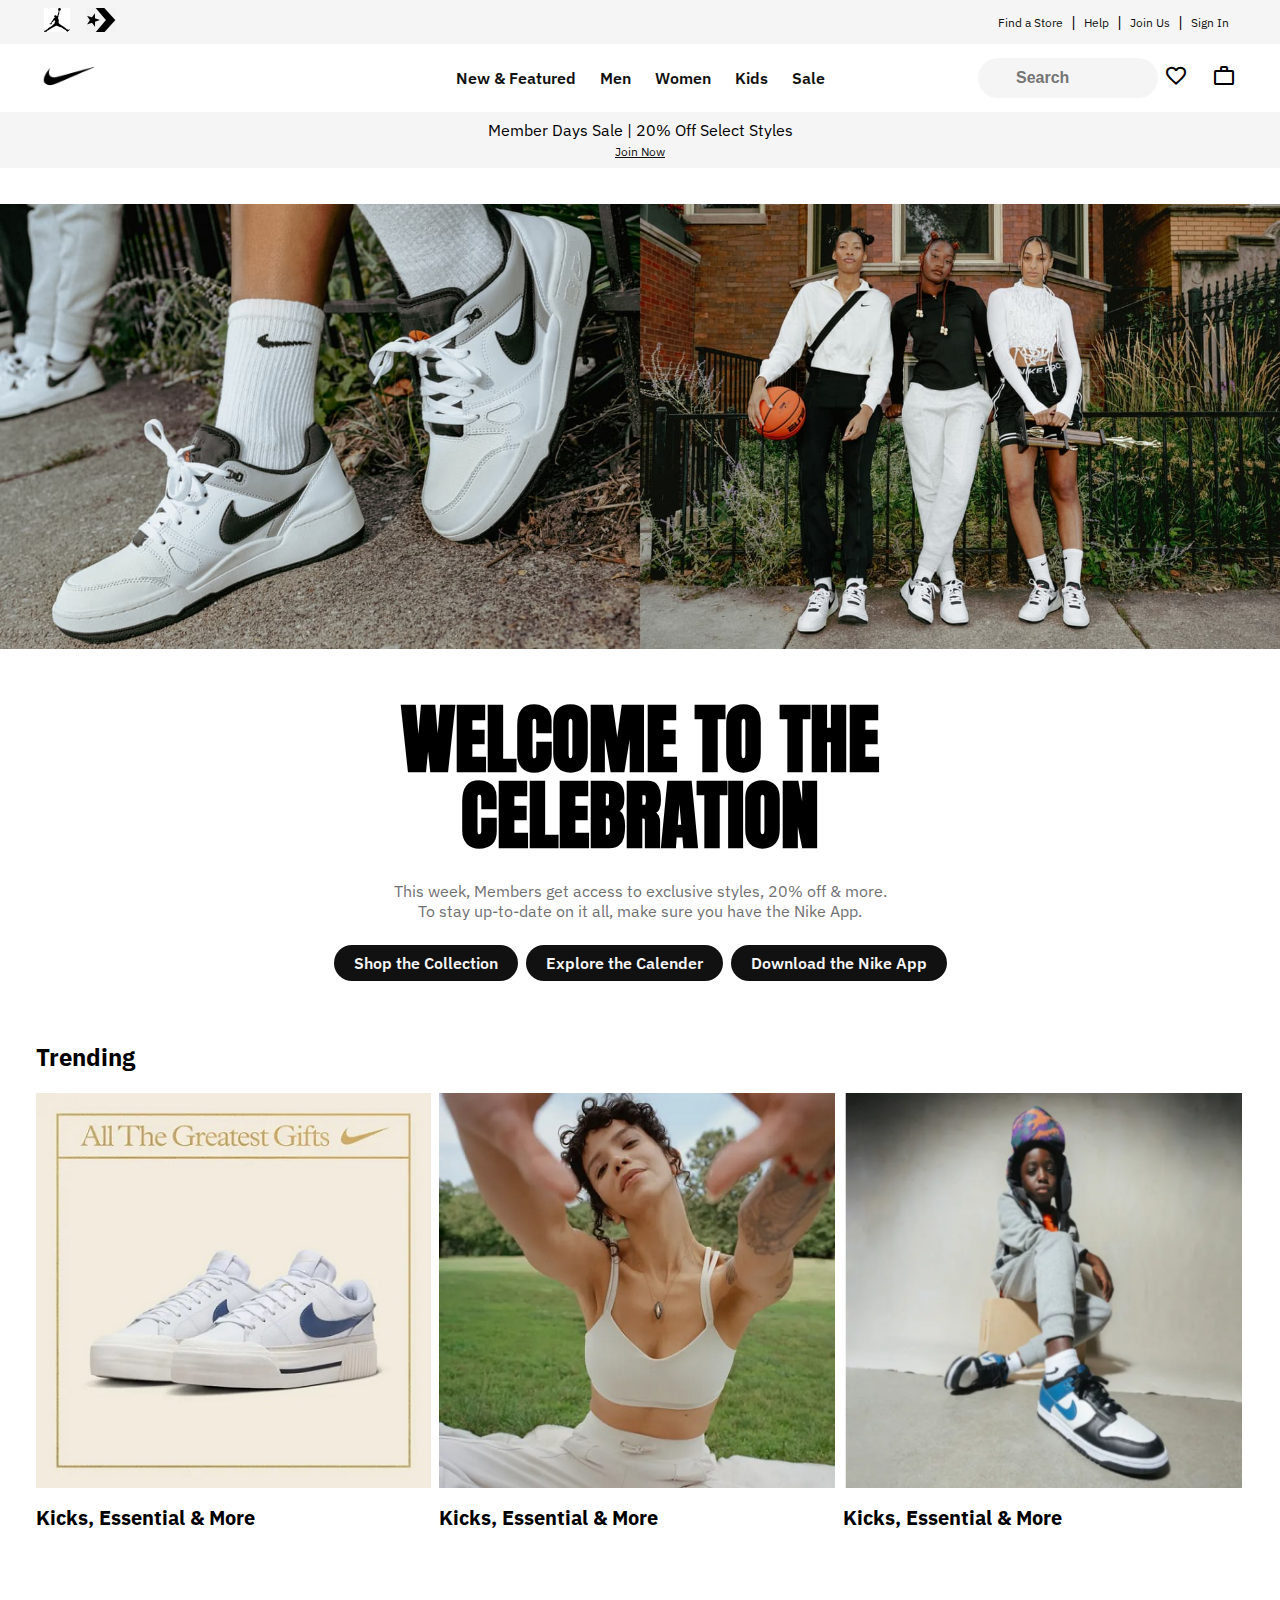
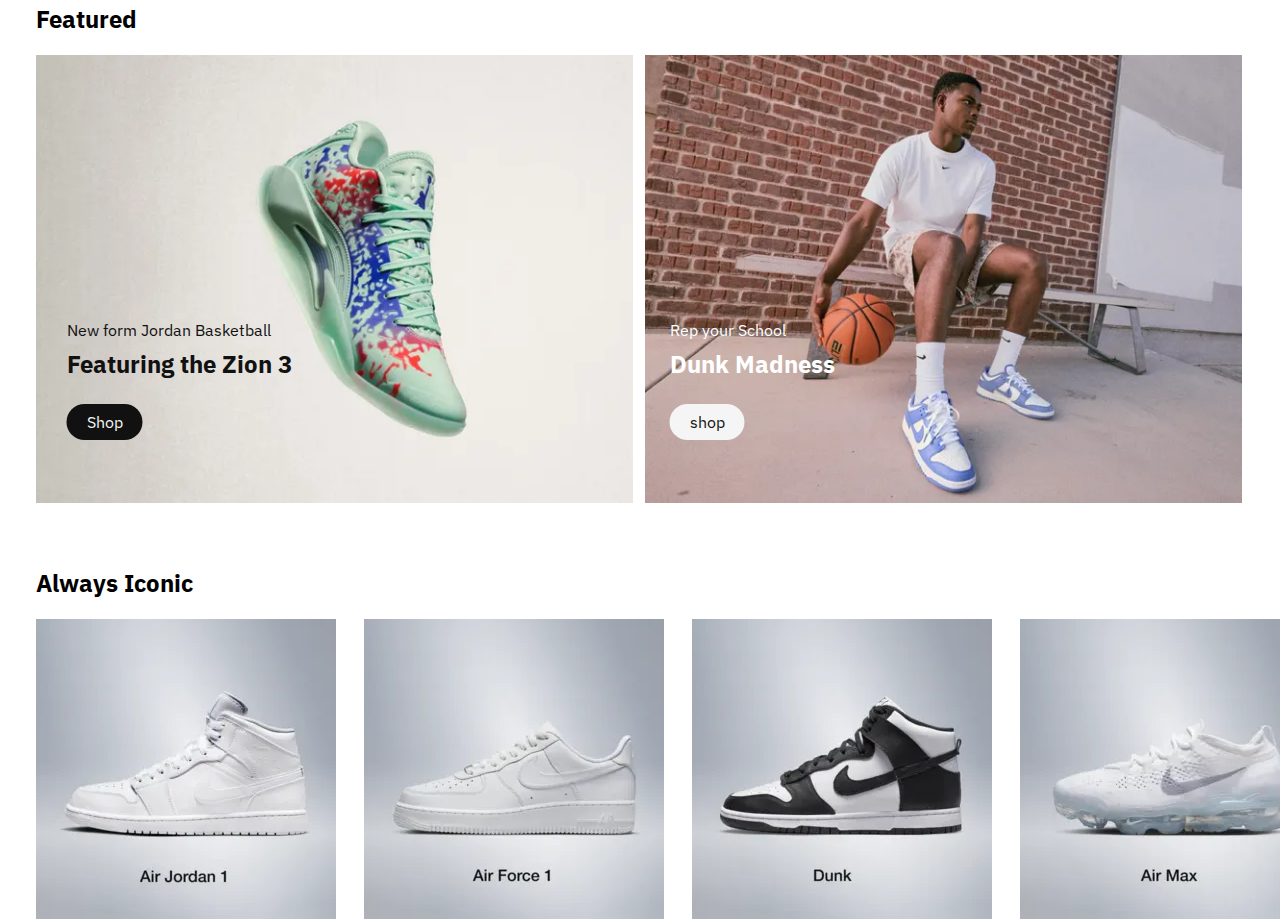
==== index.html @ 597c3196 "nike-clone" ====
<!DOCTYPE html>
<html lang="en">
  <head>
    <meta charset="UTF-8">
    <meta name="viewport" content="width=device-width, initial-scale=1.0">
    <title>NIKE</title>
    <link href="https://fonts.googleapis.com/css2?family=IBM+Plex+Sans:wght@300;400;500;600;700&display=swap"
      rel="stylesheet">
    <link rel="preconnect" href="https://fonts.googleapis.com">
    <link rel="preconnect" href="https://fonts.gstatic.com" crossorigin>
    <link href="https://fonts.googleapis.com/css2?family=Anton&display=swap" rel="stylesheet">
    <link rel="preconnect" href="https://fonts.googleapis.com">
    <link rel="preconnect" href="https://fonts.gstatic.com" crossorigin>
    <link rel="stylesheet" href="https://fonts.googleapis.com/css2?family=Material+Symbols+Outlined:opsz,wght,FILL,GRAD@24,400,0,0" />
    <link rel="stylesheet" href="css/front-page.css">
  </head>
  <body>

    <header class="header wrapper width-full bg-1 flex space-between align-center" id="header">
      <div class="header_logo">
        <ul class=" flex align-center">
          <li class="inline-block">
            <a href="#">
             <img id="mj-logo" class="both-logo" src="images/mj.png" alt="mj logo">
            </a>
          </li>

          <li class="inline-block">
            <a href="#">
              <img id="star-logo" class="both-logo" src="images/star.jpg" alt="star">
            </a>
          </li>

        </ul>
      </div>

      <div>
        <ul class="header_links flex align-center">
          <li class="inline-block">
            <div class="flex align-center space-between gap">
              <a class="text-primary font-xs" href="#">
                Find a Store
              </a>
              <span>|</span>
            </div>
          </li>

          <li class="inline-block">
            <div class="drop flex align-center space-between gap">
              <a class="  text-primary font-xs" href="#">
                Help
              </a>
              <span>|</span>
              <div class="dropmenu">
                <div class="dropmenu-content">

                  <ul>
                    <li class="dropmenu-content-title"><a href="#">Help</a></li>
                    <li class="dropmenu-content-link"><a href="#">Shipping & Delivery</a></li>
                    <li class="dropmenu-content-link"><a href="#">Order Status</a></li>
                    <li class="dropmenu-content-link"><a href="#">Returns</a></li>
                    <li class="dropmenu-content-link"><a href="#">Order Cancellation</a></li>
                    <li class="dropmenu-content-link"><a href="#">Size Chart</a></li>
                    <li class="dropmenu-content-link"><a href="#">Contact Us</a></li>
                    <li class="dropmenu-content-link"><a href="#">Privacy Policy</a></li>
                    <li class="dropmenu-content-link"><a href="#">Terms of Sale</a></li>
                    <li class="dropmenu-content-link"><a  href="#">Send of Feedback</a></li>
                  </ul>             
                </div>
              </div>
            </div>
          </li>

          <li class="inline-block">
            <div class="flex align-center space-between gap">
              <a class="text-primary font-xs " href="#">
                Join Us
              </a>
              <span>|</span>
            </div>
          </li>
          
          <li class="inline-block">
            <div class="flex align-center space-between gap">
              <a class="text-primary font-xs " href="#">
                Sign In
              </a>
              <span class="invisible">|</span>
            </div>
          </li>
        </ul>
      </div>
    </header>

   <!-- navigation  -->
  
    <nav class=" nav wrapper width-full space-between relative">
      <div class="flex space-between">
        <!-- logo  -->
        
        <ul class="flex align-center">
          <li>
            <img id="star-logo" src="images/nike-logo.png" width="64" alt="star">
          </li>
        </ul>
         
        <!-- nav links -->

        <ul class="nav-links flex  align-center absolute ">
          <li class="inline-block">
            <a class="text-primary font-body " href="#">
              New & Featured
            </a>

            <div class="nav-links-dropbar">
              <div class="nav-links-dropbar-cont">
                <div class="menu-column">
                  <ul>
                    <li class="menu-column-title"><a href="#">New & Featured</a></li>
                    <li class="menu-column-link"><a href="#">New Arrivals</a></li>
                    <li class="menu-column-link"><a href="#">Best Sellers</a></li>
                    <li class="menu-column-link"><a href="#">Member Product</a></li>
                    <li class="menu-column-link"><a href="#">Basketball x Lifestyle</a></li>
                  </ul>

                  <ul>
                    <li class="menu-column-title"><a href="#">New & Featured</a></li>
                    <li class="menu-column-link"><a href="#">New Arrivals</a></li>
                    <li class="menu-column-link"><a href="#">Best Sellers</a></li>
                    <li class="menu-column-link"><a href="#">Member Product</a></li>
                    <li class="menu-column-link"><a href="#">Basketball x Lifestyle</a></li>
                  </ul>
                </div>

                <div class="menu-column">
                  <ul>
                    <li class="menu-column-title"><a href="#">New & Featured</a></li>
                    <li class="menu-column-link"><a href="#">New Arrivals</a></li>
                  </ul>
                </div>

                <div class="menu-column">
                  <ul>
                    <li class="menu-column-title"><a href="#">New & Featured</a></li>
                    <li class="menu-column-link"><a href="#">New Arrivals</a></li>
                    <li class="menu-column-link"><a href="#">Best Sellers</a></li>
                    <li class="menu-column-link"><a href="#">Member Product</a></li>
                    <li class="menu-column-link"><a href="#">Basketball x Lifestyle</a></li>
                  </ul>

                  <ul>
                    <li class="menu-column-title"><a href="#">New & Featured</a></li>
                    <li class="menu-column-link"><a href="#">New Arrivals</a></li>
                    <li class="menu-column-link"><a href="#">Best Sellers</a></li>
                    <li class="menu-column-link"><a href="#">Member Product</a></li>
                    <li class="menu-column-link"><a href="#">Basketball x Lifestyle</a></li>
                  </ul>
                </div>

                <div class="menu-column">
                  <ul>
                    <li class="menu-column-title"><a href="#">New & Featured</a></li>
                    <li class="menu-column-link"><a href="#">New Arrivals</a></li>
                  </ul>
                </div>

              </div>
            </div>         
          </li>

          <li class="inline-block">
              <a class="text-primary font-body" href="#">
                Men
              </a>

              <div class="nav-links-dropbar">
                <div class="nav-links-dropbar-cont">
                  <div class="menu-column">
                    <ul>
                      <li class="menu-column-title"><a href="#">New & Featured</a></li>
                      <li class="menu-column-link"><a href="#">New Arrivals</a></li>
                      <li class="menu-column-link"><a href="#">Best Sellers</a></li>
                      <li class="menu-column-link"><a href="#">Member Product</a></li>
                      <li class="menu-column-link"><a href="#">Basketball x Lifestyle</a></li>
                    </ul>
              
                    <ul>
                      <li class="menu-column-title"><a href="#">New & Featured</a></li>
                      <li class="menu-column-link"><a href="#">New Arrivals</a></li>
                      <li class="menu-column-link"><a href="#">Best Sellers</a></li>
                      <li class="menu-column-link"><a href="#">Member Product</a></li>
                      <li class="menu-column-link"><a href="#">Basketball x Lifestyle</a></li>
                    </ul>
                  </div>
              
                  <div class="menu-column">
                    <ul>
                      <li class="menu-column-title"><a href="#">New & Featured</a></li>
                      <li class="menu-column-link"><a href="#">New Arrivals</a></li>
                    </ul>
                  </div>
              
                  <div class="menu-column">
                    <ul>
                      <li class="menu-column-title"><a href="#">New & Featured</a></li>
                      <li class="menu-column-link"><a href="#">New Arrivals</a></li>
                      <li class="menu-column-link"><a href="#">Best Sellers</a></li>
                      <li class="menu-column-link"><a href="#">Member Product</a></li>
                      <li class="menu-column-link"><a href="#">Basketball x Lifestyle</a></li>
                    </ul>
              
                    <ul>
                      <li class="menu-column-title"><a href="#">New & Featured</a></li>
                      <li class="menu-column-link"><a href="#">New Arrivals</a></li>
                      <li class="menu-column-link"><a href="#">Best Sellers</a></li>
                      <li class="menu-column-link"><a href="#">Member Product</a></li>
                      <li class="menu-column-link"><a href="#">Basketball x Lifestyle</a></li>
                    </ul>
                  </div>
              
                  <div class="menu-column">
                    <ul>
                      <li class="menu-column-title"><a href="#">New & Featured</a></li>
                      <li class="menu-column-link"><a href="#">New Arrivals</a></li>
                    </ul>
                  </div>
              
                </div>
              </div>
          </li>

          <li class="inline-block">
              <a class="text-primary font-body" href="#">
                Women
              </a>

              <div class="nav-links-dropbar">
                <div class="nav-links-dropbar-cont">
                  <div class="menu-column">
                    <ul>
                      <li class="menu-column-title"><a href="#">New & Featured</a></li>
                      <li class="menu-column-link"><a href="#">New Arrivals</a></li>
                      <li class="menu-column-link"><a href="#">Best Sellers</a></li>
                      <li class="menu-column-link"><a href="#">Member Product</a></li>
                      <li class="menu-column-link"><a href="#">Basketball x Lifestyle</a></li>
                    </ul>
              
                    <ul>
                      <li class="menu-column-title"><a href="#">New & Featured</a></li>
                      <li class="menu-column-link"><a href="#">New Arrivals</a></li>
                      <li class="menu-column-link"><a href="#">Best Sellers</a></li>
                      <li class="menu-column-link"><a href="#">Member Product</a></li>
                      <li class="menu-column-link"><a href="#">Basketball x Lifestyle</a></li>
                    </ul>
                  </div>
              
                  <div class="menu-column">
                    <ul>
                      <li class="menu-column-title"><a href="#">New & Featured</a></li>
                      <li class="menu-column-link"><a href="#">New Arrivals</a></li>
                    </ul>
                  </div>
              
                  <div class="menu-column">
                    <ul>
                      <li class="menu-column-title"><a href="#">New & Featured</a></li>
                      <li class="menu-column-link"><a href="#">New Arrivals</a></li>
                      <li class="menu-column-link"><a href="#">Best Sellers</a></li>
                      <li class="menu-column-link"><a href="#">Member Product</a></li>
                      <li class="menu-column-link"><a href="#">Basketball x Lifestyle</a></li>
                    </ul>
              
                    <ul>
                      <li class="menu-column-title"><a href="#">New & Featured</a></li>
                      <li class="menu-column-link"><a href="#">New Arrivals</a></li>
                      <li class="menu-column-link"><a href="#">Best Sellers</a></li>
                      <li class="menu-column-link"><a href="#">Member Product</a></li>
                      <li class="menu-column-link"><a href="#">Basketball x Lifestyle</a></li>
                    </ul>
                  </div>
              
                  <div class="menu-column">
                    <ul>
                      <li class="menu-column-title"><a href="#">New & Featured</a></li>
                      <li class="menu-column-link"><a href="#">New Arrivals</a></li>
                    </ul>
                  </div>
              
                </div>
              </div>
          </li>

          <li class="inline-block">
            <a class="text-primary font-body" href="#">
              Kids
            </a>

            <div class="nav-links-dropbar">
              <div class="nav-links-dropbar-cont">
                <div class="menu-column">
                  <ul>
                    <li class="menu-column-title"><a href="#">New & Featured</a></li>
                    <li class="menu-column-link"><a href="#">New Arrivals</a></li>
                    <li class="menu-column-link"><a href="#">Best Sellers</a></li>
                    <li class="menu-column-link"><a href="#">Member Product</a></li>
                    <li class="menu-column-link"><a href="#">Basketball x Lifestyle</a></li>
                  </ul>
            
                  <ul>
                    <li class="menu-column-title"><a href="#">New & Featured</a></li>
                    <li class="menu-column-link"><a href="#">New Arrivals</a></li>
                    <li class="menu-column-link"><a href="#">Best Sellers</a></li>
                    <li class="menu-column-link"><a href="#">Member Product</a></li>
                    <li class="menu-column-link"><a href="#">Basketball x Lifestyle</a></li>
                  </ul>
                </div>
            
                <div class="menu-column">
                  <ul>
                    <li class="menu-column-title"><a href="#">New & Featured</a></li>
                    <li class="menu-column-link"><a href="#">New Arrivals</a></li>
                  </ul>
                </div>
            
                <div class="menu-column">
                  <ul>
                    <li class="menu-column-title"><a href="#">New & Featured</a></li>
                    <li class="menu-column-link"><a href="#">New Arrivals</a></li>
                    <li class="menu-column-link"><a href="#">Best Sellers</a></li>
                    <li class="menu-column-link"><a href="#">Member Product</a></li>
                    <li class="menu-column-link"><a href="#">Basketball x Lifestyle</a></li>
                  </ul>
            
                  <ul>
                    <li class="menu-column-title"><a href="#">New & Featured</a></li>
                    <li class="menu-column-link"><a href="#">New Arrivals</a></li>
                    <li class="menu-column-link"><a href="#">Best Sellers</a></li>
                    <li class="menu-column-link"><a href="#">Member Product</a></li>
                    <li class="menu-column-link"><a href="#">Basketball x Lifestyle</a></li>
                  </ul>
                </div>
            
                <div class="menu-column">
                  <ul>
                    <li class="menu-column-title"><a href="#">New & Featured</a></li>
                    <li class="menu-column-link"><a href="#">New Arrivals</a></li>
                  </ul>
                </div>
            
              </div>
            </div>
          </li>  

          <li class="inline-block">
              <a class="text-primary font-body" href="#">
                Sale
              </a>

              <div class="nav-links-dropbar">
                <div class="nav-links-dropbar-cont">
                  <div class="menu-column">
                    <ul>
                      <li class="menu-column-title"><a href="#">New & Featured</a></li>
                      <li class="menu-column-link"><a href="#">New Arrivals</a></li>
                      <li class="menu-column-link"><a href="#">Best Sellers</a></li>
                      <li class="menu-column-link"><a href="#">Member Product</a></li>
                      <li class="menu-column-link"><a href="#">Basketball x Lifestyle</a></li>
                    </ul>
              
                    <ul>
                      <li class="menu-column-title"><a href="#">New & Featured</a></li>
                      <li class="menu-column-link"><a href="#">New Arrivals</a></li>
                      <li class="menu-column-link"><a href="#">Best Sellers</a></li>
                      <li class="menu-column-link"><a href="#">Member Product</a></li>
                      <li class="menu-column-link"><a href="#">Basketball x Lifestyle</a></li>
                    </ul>
                  </div>
              
                  <div class="menu-column">
                    <ul>
                      <li class="menu-column-title"><a href="#">New & Featured</a></li>
                      <li class="menu-column-link"><a href="#">New Arrivals</a></li>
                    </ul>
                  </div>
              
                  <div class="menu-column">
                    <ul>
                      <li class="menu-column-title"><a href="#">New & Featured</a></li>
                      <li class="menu-column-link"><a href="#">New Arrivals</a></li>
                      <li class="menu-column-link"><a href="#">Best Sellers</a></li>
                      <li class="menu-column-link"><a href="#">Member Product</a></li>
                      <li class="menu-column-link"><a href="#">Basketball x Lifestyle</a></li>
                    </ul>
              
                    <ul>
                      <li class="menu-column-title"><a href="#">New & Featured</a></li>
                      <li class="menu-column-link"><a href="#">New Arrivals</a></li>
                      <li class="menu-column-link"><a href="#">Best Sellers</a></li>
                      <li class="menu-column-link"><a href="#">Member Product</a></li>
                      <li class="menu-column-link"><a href="#">Basketball x Lifestyle</a></li>
                    </ul>
                  </div>
              
                  <div class="menu-column">
                    <ul>
                      <li class="menu-column-title"><a href="#">New & Featured</a></li>
                      <li class="menu-column-link"><a href="#">New Arrivals</a></li>
                    </ul>
                  </div>
              
                </div>
              </div>
          </li>
        </ul>

        
        <ul class="icon flex align-center">
          <div class="search-bar flex">
            <input class="bg-1 font-body " type="text" placeholder="Search">
          </div>
          
          <li class="inline-block" style="margin-right: 12px;">
            <span class="material-symbols-outlined">
              favorite
            </span>
          </li>
        
          <li class="inline-block">
            <span class="material-symbols-outlined">
              work
            </span>
          </li>
        
        </ul>
      </div>
    </nav>

    <!-- ads slider  -->

    <div class="w-full ads-slider bg-1 ">
      <ul class="list-master">
        <li class="text-center">
          <span>Member Days Sale | 20% Off Select Styles</span>
          <div>
            <p><a href="#" class="text-underline text-primary font-xs">Join Now</a></p>
          </div>
        </li>
      </ul>
    </div>
     
    <!-- Hero section  -->
    <section class=" hero w-full">
      <figure class="relative">
        <div class="w-full img-wrapper">
          <img class="w-full" src="images/hero-image2.jpg" alt="">
        </div>
        <figcaption>
          <div class="text-center hero-text width-half">
            <h1 class="font-display-1">WELCOME TO THE CELEBRATION</h1>

            <p class="font-body text-secondary">
              This week, Members get access to exclusive styles, 20% off & more.
              <br>
              To stay up-to-date on it all, make sure you have the Nike App.
            </p>
          </div>

          <!-- button container  -->
          <div class="hero-button relative flex gap font-body ">
            <a class="btn btn-black inline-block" href="#">Shop the Collection</a>
            <a class="btn btn-black inline-block" href="#">Explore the Calender</a>
            <a class="btn btn-black inline-block" href="#">Download the Nike App</a>

          </div>
        </figcaption>
        <a href="#" class=" fig-li-cover absolute height-full width-full"></a>
        
      </figure>
    </section>

    <!-- Trending  -->
    <section class="trending w-full">
      <div class="sect-header wrapper w-full"><h3 class="font-h3">Trending</h3></div>
      <div class="trending-container w-full wrapper"> 
        <ul class="gap flex">
          <li>
            <figure class="relative">
              <div class="img-wrapper w-full">
                <img src="images/trending-image2.png" alt="">
              </div>
              <figcaption>
                <div class="trending-text">
                  <h2 class="font-h4">Kicks, Essential & More</h2>
                </div>
              </figcaption>
              <a href="#" class=" fig-li-cover absolute width-full height-full"></a>
            </figure>
          </li>
          
          <li>
            <figure class="relative">
              <div class="img-wrapper w-full">
                <img src="images/trending-image3.png" alt="">
              </div>
            <figcaption>
              <div class="trending-text">
                <h2 class="font-h4">Kicks, Essential & More</h2>
              </div>
            </figcaption>
            <a href="#" class=" fig-li-cover absolute width-full height-full"></a>
            </figure> 
        </li>

        <li>
          <figure class="relative">
            <div class="img-wrapper w-full">
              <img src="images/trending-image1.png" alt="">
            </div>
            <figcaption>
              <div class="trending-text">
                <h2 class="font-h4">Kicks, Essential & More</h2>
              </div>
            </figcaption>
            <a href="#" class=" fig-li-cover absolute width-full height-full"></a>
          </figure> 
        </li>
        </ul>
      </div>
    </section>


    <!-- Featured  -->

    <section class="Featured w-full">
      <div class="sect-header wrapper w-full">
        <h3 class="font-h3">Featured</h3>
      </div>
      <div class="Featured-container w-full wrapper">
        <ul class="f-gap flex">
          <li>
            <figure class="relative">
              <div class="img-wrapper w-full">
                <img src="images/featured-image2.png" alt="">
              </div>
              <figcaption class="absolute over-l figc1" style="z-index: 3;">
                <div>
                  <p class="text-primary f-p">New form Jordan Basketball</p>
                  <h3 class="text-primary font-h3 f-h3">Featuring the Zion 3</h3>

                  <div class="flex relative" >
                    <a class="btn btn-black inline-block" href="#">Shop</a>
                  </div>
                </div>
              </figcaption>
              <a href="#" class=" fig-li-cover absolute width-full height-full"></a>
            </figure>

          </li>
    
          <li>
            <figure class="relative">
              <div class="img-wrapper w-full">
                <img src="images/featured-image1.png" alt="">
              </div>
              <figcaption class="absolute over-l figc2" style="z-index: 3;">
                <div>
                  <p class="text-white f-p">Rep your School</p>
                  <h3 class="text-white font-h3 f-h3">Dunk Madness</h3>
          
                  <div class="flex">
                    <a class="btn btn-white inline-block" href="#">shop</a>
                  </div>
                </div>
              </figcaption>
              <a href="#" class=" fig-li-cover absolute width-full height-full"></a>
            </figure>
          </li>
        </ul>
      </div>
    </section>


    <!-- Always Iconic -->


    <section class="Always w-full">
      <div class="sect-header wrapper w-full">
        <h3 class="font-h3">Always Iconic</h3>
      </div>
      <div class="always-container w-full wrapper">
        <ul class="f-gap flex">
          <li>
            <figure class="relative">
              <div class="slider-image-wrapper w-full">
                <img src="images/slider-image1.png" alt="">
              </div>
              <a href="#" class=" fig-li-cover absolute width-full height-full"></a>
            </figure>  
            
          </li>

          <li>
            <figure class="relative">
              <div class="slider-image-wrapper  w-full">
                <img src="images/slider-image2.png" alt="">
              </div>
              <a href="#" class=" fig-li-cover absolute width-full height-full"></a>
            </figure>  
          </li>
          
          <li>
            <figure class="relative">
              <div class="slider-image-wrapper w-full">
                <img src="images/slider-image3.png" alt="">
              </div>
              <a href="#" class=" fig-li-cover absolute width-full height-full"></a>
            </figure>  
            </li>
            
            <li>
              <figure class="relative">
                <div class="slider-image-wrapper w-full">
                  <img src="images/slider-image4.png" alt="">
                </div>
                <a href="#" class=" fig-li-cover absolute width-full height-full"></a>
              </figure>  
            </li>

            <li>
              <figure class="relative">
                <div class="slider-image-wrapper w-full">
                  <img src="images/slider-image5.png" alt="">
                </div>
                <a href="#" class=" fig-li-cover absolute width-full height-full"></a>
              </figure>  
            </li>
          
          <li>
            <figure class="relative">
              <div class="slider-image-wrapper w-full">
                <img src="images/slider-image6.png" alt="">
              </div>
              <a href="#" class=" fig-li-cover absolute width-full height-full"></a>
            </figure>  
          </li>
          
          <li>
            <figure class="relative">
              <div class="slider-image-wrapper w-full">
                <img src="images/slider-image7.png" alt="">
              </div>
              <a href="#" class=" fig-li-cover absolute width-full height-full"></a>
            </figure>  
        </li>

        <li>
          <figure class="relative">
            <div class="slider-image-wrapper  w-full">
              <img src="images/slider-image8.png" alt="">
            </div>
            <a href="#" class=" fig-li-cover absolute width-full height-full"></a>
          </figure>  
        </li>
      </ul>

      </div>
    </section>
  </body>
</html>
---- css/front-page.css ----
*{
  margin: 0;
  padding: 0;
  box-sizing: border-box;
}

body{
  width: 100%;
  height: 100%;
  overflow-x: hidden;
  font-family: 'IBM Plex Sans', sans-serif;
}

a{ 
  text-decoration: none;
}

ul{
  text-decoration: none;
}

li{
  list-style: none;
}

:root{
  /* font */
  --ibm: 'IBM Plex Sans',sans-serif;
  --display:'Anton', sans-serif;
  /* color */
  --offWhite: #f5f5f5;
  --text-secondary: #707072;
  --text-primary: #111;
  --text-white: #ffffff;

  /* size  */
  --font-span: 8px;
  --font-xs: 12px;
  --font-sm: 14px;
  --font-body: 16px;
  --font-display-1:76px;
  --font-h3: 24px;
  --font-h4: 20px;
}

/* Utility classes  */
.display{ font-family: var(--display);}
.flex{ display: flex;}
.space-between{ justify-content: space-between;}
.inline-block{ display: inline-block;}
.align-center{align-items: center;}
.relative{ position: relative;}
.absolute{ position: absolute;}
.text-center{ text-align: center;}


.bg-1{background-color: var(--offWhite);}
.text-primary{ color: var(--text-primary);}
.text-secondary{ color: var(--text-secondary);}
.text-underline{ text-decoration: underline;}
.text-white{ color: var(--text-white);}

.font-span{ font-size: var(--font-span);}
.font-xs{ font-size: var(--font-xs);}
.font-sm{ font-size: var(--font-sm);}
.font-body{ font-size: var(--font-body);}
.font-display-1{ font-size: var(--font-display-1);}
.font-h3{ font-size: var(--font-h3);}
.font-h4{ font-size: var(--font-h4);}

.width-full{ width: 100%;}
.width-half{ width: 50%;}
.height-full{ height: 100%;}

.gap{ gap: 8px;}
.invisible{ visibility: hidden;}
.wrapper{
  padding: 0 38px 0 36px;
}

/* Button classes */
.btn{
  padding: 8px 20px;
  border-radius: 20px;
}

.btn-black{
  background-color: var(--text-primary);
  color: var(--offWhite);
}
.btn-black:hover {
  background-color: rgba(17, 17, 17, .5);
}

.btn-white:hover {
  background-color: rgb(158, 158, 160);
}

.btn-white {
  background-color: var(--offWhite);
  color: var(--text-primary);
}




/* header  */
header .header_logo li {
  padding: 8px;
}

.header .header_links li {
  padding-left: 8px;
}

.header .header_links li > a{
  font-weight: 600;
}

.dropmenu{
  position: absolute;
  overflow: hidden;
  z-index: 12;
  transition: all .2s linear;
  top: 44px;
  right: 12%;
  max-height: 0;
  border-radius: 8px;
}

.dropmenu-content{
  padding: 24px 24px 24px 16px;
  background-color: var(--text-white);
}

.dropmenu-content-title a{
  font-size: var(--font-body);
  color: var(--text-primary);
  margin-bottom: 12px;
  font-weight: 500;
}

.dropmenu-content-link a{
  color: var(--text-secondary);
  font-size: var(--font-sm);
  font-weight: 400;
}

.dropmenu-content-title, .dropmenu-content-link{
  padding: 4px 8px;
}

.header_links > li:hover .dropmenu{
  max-height: 100%;
}
/* ? header end */



/* navigation  */
nav{
  z-index: 5;
}
.nav .nav-links{
  top: 50%;
  left: 50%;
  transform: translate(-50%, -50%);
}

.nav .nav-links > li {
  padding: 12px;
  font-weight: 600;
}

.nav-links > li:hover{
  border-bottom: 2px solid var(--text-primary);
}

.nav-links-dropbar{
  position: absolute;
  background-color: var(--text-white);
  overflow: hidden;
  z-index: 10;
  width: 100vw;
  transform: translateX(-35%);
  height: auto;
  max-height: 0;
  top: 100%;
  left: 0;
  transition: all .2s linear;
}

.nav-links > li:hover .nav-links-dropbar{
  max-height: 100vh;
  padding: 36px;
  overflow: auto;
}

.nav-links-dropbar-cont{
  max-width: 1360px;
  margin: 0 auto;
  padding: 16px;
  display: flex;
  align-items: flex-start;
  justify-content: center;
}

.menu-column{
  width: 17%;
  margin-bottom: 24px;
}

.menu-column-title a{
  font-weight: 600;
  font-size: var(--font-body);
  color: var(--text-primary);
  margin-bottom: 12px;
}

.menu-column-link a{
  font-weight: 400;
  font-size: var(--font-sm);
  color: var(--text-secondary);
  margin-top: 8px;
  margin-bottom: 6px;
}

.menu-column-link a,.menu-column-title a{
  display: inline-block;
}

.menu-column > ul{
  padding-bottom: 24px;
}

.nav ul>div>span {
  top: 24px;
  left: 1060px;
}

.nav ul> div> input{
  padding: 12px 38px;
  height: 40px;
  width: 180px;
  border-radius: 80px;
  font-weight: 600;
  color: #dedede;
}


.nav .icon .search-bar input {
  border: none;
  outline: none;
}

.nav .icon li{
  padding: 6px;
}

.input{
 color: #85858a; 
}
/* navigation end */



/* ads slider  */
.ads-slider > ul{
  padding-top: 8px;
  padding-bottom: 8px;
}

/* ? ads slider end  */



/* Hero section  */
.hero{
  margin-top: 36px;
}

.img-wrapper>img{
 width: 100%;
 max-width: 100%;
 height: auto;
 object-fit: contain;
 object-position: center;
}

.fig-li-cover{
  top: 0;
  left: 0;
}


.hero figcaption{
  margin-top: 48px;
}

.hero-text{
  margin: 0 auto;

}

.hero-text h1{
  font-family: var(--display);
  line-height: 1;
}

.hero-text p{
  margin-top: 28px;
}

.hero-button{
  margin: 24px 0 auto;
  justify-content: center;
  font-weight: 600;
  z-index: 3;
}


/* ? Hero section end  */

/* Trending  */
section{
  margin-top: 48px;
}

.sect-header{
  margin-top: 8px;
  margin-bottom: 8px;
}

.sect-header, .trending-text {
  padding-top: 12px;
  padding-bottom: 12px;
}

/* ? Trending end */


/* Featured */
.over-l{
  text-align: left;
  top: 72%;
  transform: translate(-50%, -50%);
}

.figc1{
  left: 24%;
}

.figc2{
  left: 18%;
}

.f-p{
  margin-bottom: 8px;
}

.f-h3{
  margin-bottom: 24px;
}  
 
.f-gap{
  gap: 12px;
}
/* ?Featured end  */


/* Always Iconic */
.always-container{
  overflow-x: scroll;
  transition: all .1ms linear;
}

.slider-image-wrapper{
  margin-right: 16px;
  flex-shrink: 0;
}

.Always{
  z-index: 2;
}
/* ?Always Iconic end */
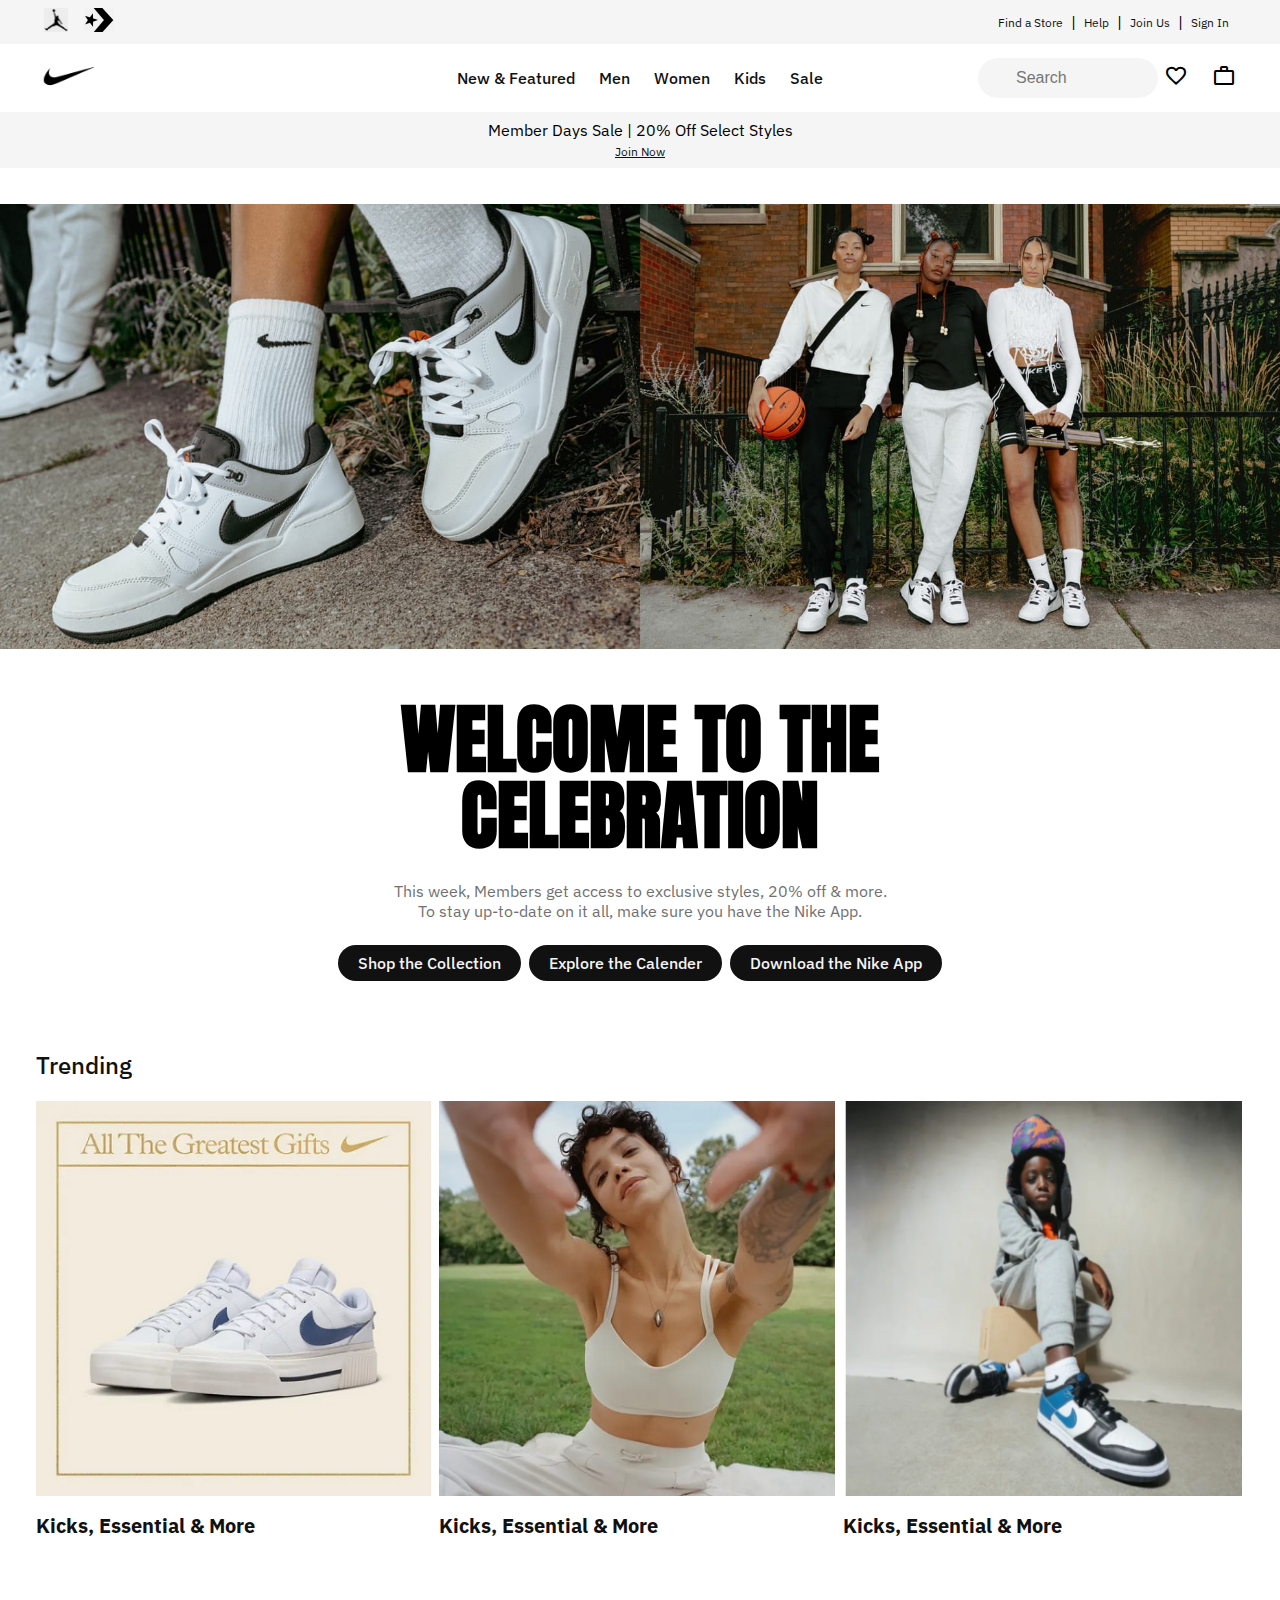
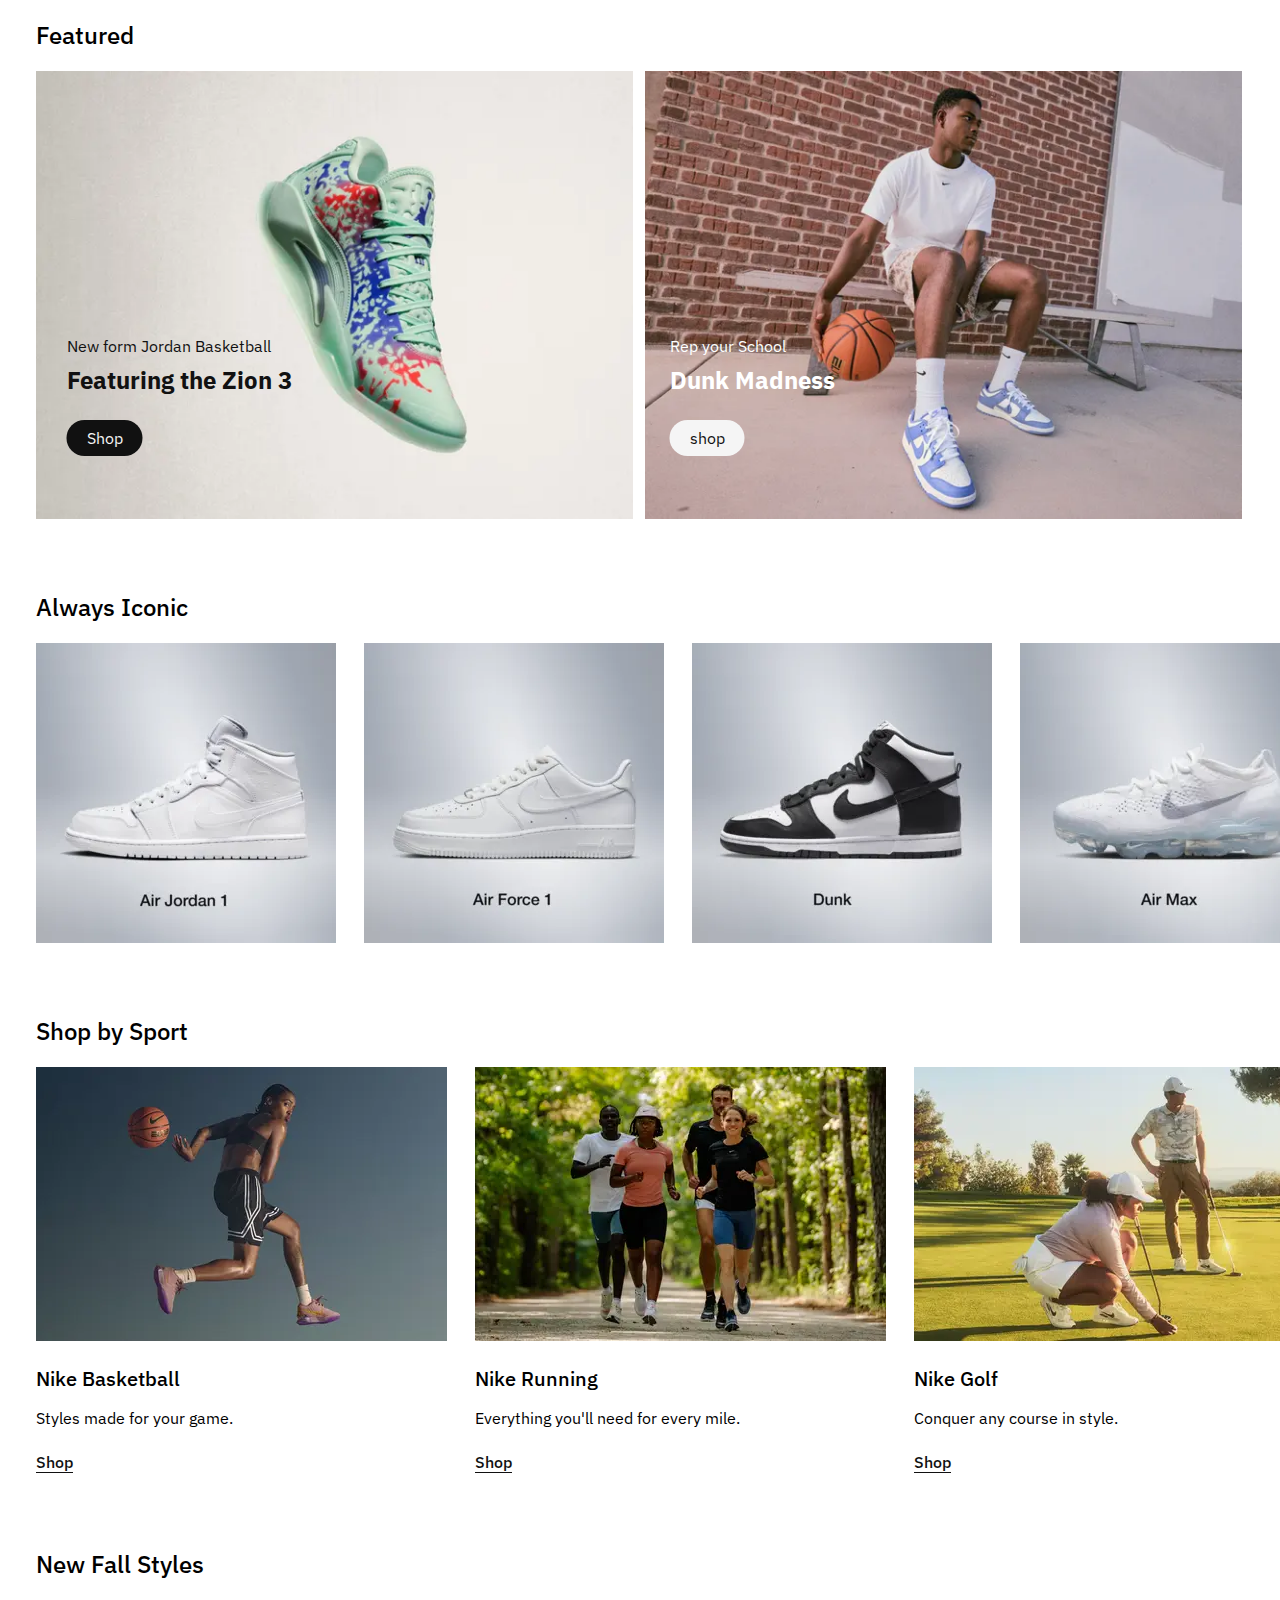
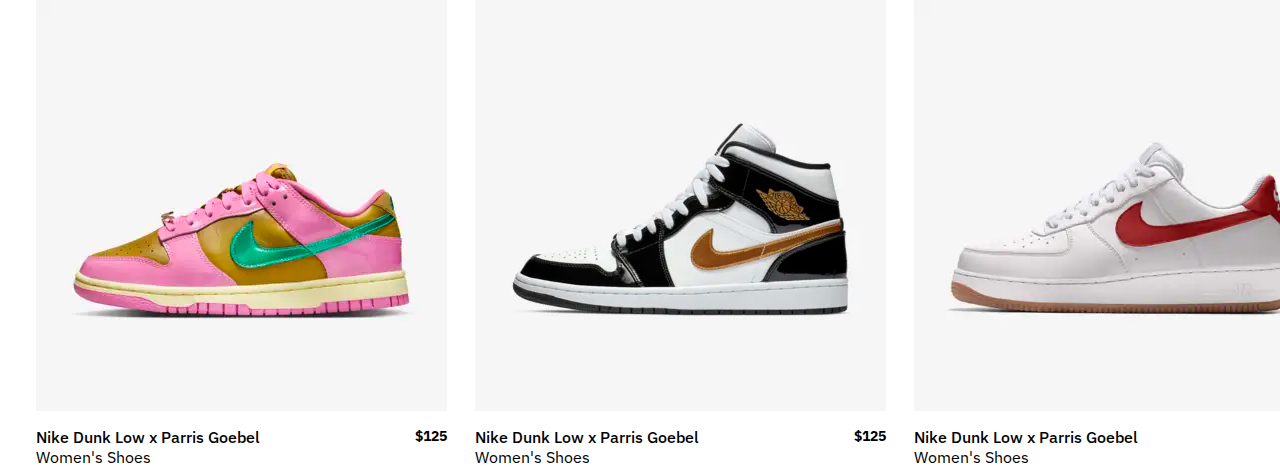
==== commit 2ad45441: "improved" ====
--- a/index.html
+++ b/index.html
@@ -21,7 +21,7 @@
         <ul class=" flex align-center">
           <li class="inline-block">
             <a href="#">
-             <img id="mj-logo" class="both-logo" src="images/mj.png" alt="mj logo">
+             <img id="mj-logo" class="both-logo" src="images/jordan-1.jpg" alt="mj logo">
             </a>
           </li>
 
@@ -437,7 +437,7 @@
 
     <!-- ads slider  -->
 
-    <div class="w-full ads-slider bg-1 ">
+    <div class="ads-slider bg-1 ">
       <ul class="list-master">
         <li class="text-center">
           <span>Member Days Sale | 20% Off Select Styles</span>
@@ -449,10 +449,10 @@
     </div>
      
     <!-- Hero section  -->
-    <section class=" hero w-full">
+    <section class=" hero">
       <figure class="relative">
-        <div class="w-full img-wrapper">
-          <img class="w-full" src="images/hero-image2.jpg" alt="">
+        <div class="img-wrapper">
+          <img src="images/hero-image2.jpg" alt="">
         </div>
         <figcaption>
           <div class="text-center hero-text width-half">
@@ -479,13 +479,13 @@
     </section>
 
     <!-- Trending  -->
-    <section class="trending w-full">
-      <div class="sect-header wrapper w-full"><h3 class="font-h3">Trending</h3></div>
-      <div class="trending-container w-full wrapper"> 
+    <section class="trending text-primary">
+      <div class="sect-header wrapper"><h3 class="font-h3">Trending</h3></div>
+      <div class="trending-container wrapper"> 
         <ul class="gap flex">
           <li>
             <figure class="relative">
-              <div class="img-wrapper w-full">
+              <div class="img-wrapper">
                 <img src="images/trending-image2.png" alt="">
               </div>
               <figcaption>
@@ -499,7 +499,7 @@
           
           <li>
             <figure class="relative">
-              <div class="img-wrapper w-full">
+              <div class="img-wrapper">
                 <img src="images/trending-image3.png" alt="">
               </div>
             <figcaption>
@@ -513,7 +513,7 @@
 
         <li>
           <figure class="relative">
-            <div class="img-wrapper w-full">
+            <div class="img-wrapper">
               <img src="images/trending-image1.png" alt="">
             </div>
             <figcaption>
@@ -531,15 +531,15 @@
 
     <!-- Featured  -->
 
-    <section class="Featured w-full">
-      <div class="sect-header wrapper w-full">
+    <section class="Featured ">
+      <div class="sect-header wrapper">
         <h3 class="font-h3">Featured</h3>
       </div>
-      <div class="Featured-container w-full wrapper">
+      <div class="Featured-container wrapper">
         <ul class="f-gap flex">
           <li>
             <figure class="relative">
-              <div class="img-wrapper w-full">
+              <div class="img-wrapper">
                 <img src="images/featured-image2.png" alt="">
               </div>
               <figcaption class="absolute over-l figc1" style="z-index: 3;">
@@ -559,7 +559,7 @@
     
           <li>
             <figure class="relative">
-              <div class="img-wrapper w-full">
+              <div class="img-wrapper">
                 <img src="images/featured-image1.png" alt="">
               </div>
               <figcaption class="absolute over-l figc2" style="z-index: 3;">
@@ -583,15 +583,15 @@
     <!-- Always Iconic -->
 
 
-    <section class="Always w-full">
-      <div class="sect-header wrapper w-full">
+    <section class="Always">
+      <div class="sect-header wrapper">
         <h3 class="font-h3">Always Iconic</h3>
       </div>
-      <div class="always-container w-full wrapper">
+      <div class="always-container wrapper">
         <ul class="f-gap flex">
           <li>
             <figure class="relative">
-              <div class="slider-image-wrapper w-full">
+              <div class="slider-image-wrapper">
                 <img src="images/slider-image1.png" alt="">
               </div>
               <a href="#" class=" fig-li-cover absolute width-full height-full"></a>
@@ -601,7 +601,7 @@
 
           <li>
             <figure class="relative">
-              <div class="slider-image-wrapper  w-full">
+              <div class="slider-image-wrapper">
                 <img src="images/slider-image2.png" alt="">
               </div>
               <a href="#" class=" fig-li-cover absolute width-full height-full"></a>
@@ -610,34 +610,34 @@
           
           <li>
             <figure class="relative">
-              <div class="slider-image-wrapper w-full">
+              <div class="slider-image-wrapper">
                 <img src="images/slider-image3.png" alt="">
               </div>
               <a href="#" class=" fig-li-cover absolute width-full height-full"></a>
             </figure>  
-            </li>
+         </li>
             
-            <li>
-              <figure class="relative">
-                <div class="slider-image-wrapper w-full">
-                  <img src="images/slider-image4.png" alt="">
-                </div>
-                <a href="#" class=" fig-li-cover absolute width-full height-full"></a>
-              </figure>  
-            </li>
-
-            <li>
-              <figure class="relative">
-                <div class="slider-image-wrapper w-full">
-                  <img src="images/slider-image5.png" alt="">
-                </div>
-                <a href="#" class=" fig-li-cover absolute width-full height-full"></a>
-              </figure>  
-            </li>
-          
-          <li>
-            <figure class="relative">
-              <div class="slider-image-wrapper w-full">
+          <li>
+            <figure class="relative">
+              <div class="slider-image-wrapper">
+                <img src="images/slider-image4.png" alt="">
+              </div>
+              <a href="#" class=" fig-li-cover absolute width-full height-full"></a>
+            </figure>  
+          </li>
+
+          <li>
+            <figure class="relative">
+              <div class="slider-image-wrapper">
+                <img src="images/slider-image5.png" alt="">
+              </div>
+              <a href="#" class=" fig-li-cover absolute width-full height-full"></a>
+            </figure>  
+          </li>
+          
+          <li>
+            <figure class="relative">
+              <div class="slider-image-wrapper">
                 <img src="images/slider-image6.png" alt="">
               </div>
               <a href="#" class=" fig-li-cover absolute width-full height-full"></a>
@@ -646,24 +646,302 @@
           
           <li>
             <figure class="relative">
-              <div class="slider-image-wrapper w-full">
+              <div class="slider-image-wrapper">
                 <img src="images/slider-image7.png" alt="">
               </div>
               <a href="#" class=" fig-li-cover absolute width-full height-full"></a>
             </figure>  
-        </li>
-
-        <li>
-          <figure class="relative">
-            <div class="slider-image-wrapper  w-full">
-              <img src="images/slider-image8.png" alt="">
-            </div>
-            <a href="#" class=" fig-li-cover absolute width-full height-full"></a>
-          </figure>  
-        </li>
-      </ul>
-
+          </li>
+
+          <li>
+            <figure class="relative">
+              <div class="slider-image-wrapper">
+                <img src="images/slider-image8.png" alt="">
+              </div>
+              <a href="#" class=" fig-li-cover absolute width-full height-full"></a>
+            </figure>  
+          </li>
+        </ul>
       </div>
     </section>
+
+
+
+    <!-- Shop by Sport -->
+
+
+    <section>
+      <div class="sect-header wrapper">
+        <h3 class="font-h3">Shop by Sport</h3>
+      </div>
+
+      <div class="shop-container wrapper">
+        <ul class="f-gap flex">
+          <li>
+            <figure class="relative">
+              <div class="slider-image-wrapper">
+                <img src="images/shop-image1.jpeg" alt="">
+              </div>
+              <figcaption>
+                <div class="shop-text">
+                  <h2 class="font-h4">Nike Basketball</h2>
+
+                  <p class="font-body">Styles made for your game.</p>
+
+                  <div class="shop-btn">
+                    <a class="text-primary font-body" href="#">Shop</a>
+                  </div> 
+                </div>
+              </figcaption>
+              <a href="#" class=" fig-li-cover absolute width-full height-full"></a>
+            </figure>    
+          </li>
+
+          <li>
+            <figure class="relative">
+              <div class="slider-image-wrapper">
+                <img src="images/shop-image2.jpeg" alt="">
+              </div>
+              <figcaption>
+                <div class="shop-text">
+                  <h2 class="font-h4">Nike Running</h2>
+          
+                  <p class="font-body">Everything you'll need for every mile.</p>
+          
+                  <div class="shop-btn">
+                    <a class="text-primary font-body" href="#">Shop</a>
+                  </div>
+                </div>
+              </figcaption>
+              <a href="#" class=" fig-li-cover absolute width-full height-full"></a>
+            </figure>
+          </li>
+
+          <li>
+            <figure class="relative">
+              <div class="slider-image-wrapper">
+                <img src="images/shop-image3.jpeg" alt="">
+              </div>
+              <figcaption>
+                <div class="shop-text">
+                  <h2 class="font-h4">Nike Golf</h2>
+          
+                  <p class="font-body">Conquer any course in style.</p>
+          
+                  <div class="shop-btn">
+                    <a class="text-primary font-body" href="#">Shop</a>
+                  </div>
+                </div>
+              </figcaption>
+              <a href="#" class=" fig-li-cover absolute width-full height-full"></a>
+            </figure>         
+          </li>
+
+          <li>
+            <figure class="relative">
+              <div class="slider-image-wrapper">
+                <img src="images/shop-image4.jpeg" alt="">
+              </div>
+              <figcaption>
+                <div class="shop-text">
+                  <h2 class="font-h4">Nike Football</h2>
+          
+                  <p class="font-body">Command the field in game-ready gear.</p>
+          
+                  <div class="shop-btn">
+                    <a class="text-primary font-body" href="#">Shop</a>
+                  </div>
+                </div>
+              </figcaption>
+              <a href="#" class=" fig-li-cover absolute width-full height-full"></a>
+            </figure>
+          </li>
+
+          <li>
+            <figure class="relative">
+              <div class="slider-image-wrapper">
+                <img src="images/shop-image5.jpeg" alt="">
+              </div>
+              <figcaption>
+                <div class="shop-text">
+                  <h2 class="font-h4">Nike Baseball</h2>
+          
+                  <p class="font-body">Step up to the plate in style.</p>
+          
+                  <div class="shop-btn">
+                    <a class="text-primary font-body" href="#">Shop</a>
+                  </div>
+                </div>
+              </figcaption>
+              <a href="#" class=" fig-li-cover absolute width-full height-full"></a>
+            </figure>
+          </li>
+
+          <li>
+            <figure class="relative">
+              <div class="slider-image-wrapper">
+                <img src="images/shop-image6.jpeg" alt="">
+              </div>
+              <figcaption>
+                <div class="shop-text">
+                  <h2 class="font-h4">Nike Soccer</h2>
+          
+                  <p class="font-body">Bring mad style to the pitch with the latest gear.</p>
+          
+                  <div class="shop-btn">
+                    <a class="text-primary font-body" href="#">Shop</a>
+                  </div>
+                </div>
+              </figcaption>
+              <a href="#" class=" fig-li-cover absolute width-full height-full"></a>
+            </figure>
+          </li>
+        </ul>          
+      </div>
+    </section>
+
+
+    <!-- New Fall Style -->
+
+
+    <section>
+      <div class="sect-header wrapper">
+        <h3 class="font-h3">New Fall Styles</h3>
+      </div>
+      
+      <div class="fall-container wrapper">
+        <ul class="f-gap flex">
+          <li> 
+            <div class="newfall-container relative">
+              <div class="slider-image-wrapper">
+                <img src="images/newfall-image1.png" alt="">
+              </div>
+                
+              <div class="newfall-text space-between flex">
+                <div class="part-1 font-body">
+                  <h4 class="weight-500">Nike Dunk Low x Parris Goebel</h4>
+
+                  <p class="weight-400">Women's Shoes</p>
+                </div>
+
+                <p class="part-2 font-sm weight-700">
+                  <span>$125</span>
+                </p>
+              </div>
+              <a class="fig-li-cover absolute width-full height-full" href="#"></a>
+            </div>
+          </li>
+
+          <li>
+            <div class="newfall-container relative">
+              <div class="slider-image-wrapper">
+                <img src="images/newfall-image2.png" alt="">
+              </div>
+          
+              <div class="newfall-text space-between flex">
+                <div class="part-1 font-body">
+                  <h4 class="weight-500">Nike Dunk Low x Parris Goebel</h4>
+          
+                  <p class="weight-400">Women's Shoes</p>
+                </div>
+          
+                <p class="part-2 font-sm weight-700">
+                  <span>$125</span>
+                </p>
+              </div>
+              <a class="fig-li-cover absolute width-full height-full" href="#"></a>
+            </div>
+          </li>
+
+          <li>
+            <div class="newfall-container relative">
+              <div class="slider-image-wrapper">
+                <img src="images/newfall-image3.png" alt="">
+              </div>
+          
+              <div class="newfall-text space-between flex">
+                <div class="part-1 font-body">
+                  <h4 class="weight-500">Nike Dunk Low x Parris Goebel</h4>
+          
+                  <p class="weight-400">Women's Shoes</p>
+                </div>
+          
+                <p class="part-2 font-sm weight-700">
+                  <span>$125</span>
+                </p>
+              </div>
+              <a class="fig-li-cover absolute width-full height-full" href="#"></a>
+            </div>
+          </li>
+
+          <li>
+            <div class="newfall-container relative">
+              <div class="slider-image-wrapper">
+                <img src="images/newfall-image4.png" alt="">
+              </div>
+          
+              <div class="newfall-text space-between flex">
+                <div class="part-1 font-body">
+                  <h4 class="weight-500">Nike Dunk Low x Parris Goebel</h4>
+          
+                  <p class="weight-400">Women's Shoes</p>
+                </div>
+          
+                <p class="part-2 font-sm weight-700">
+                  <span>$125</span>
+                </p>
+              </div>
+              <a class="fig-li-cover absolute width-full height-full" href="#"></a>
+            </div>
+          </li>
+
+          <li>
+            <div class="newfall-container relative">
+              <div class="slider-image-wrapper">
+                <img src="images/newfall-image5.png" alt="">
+              </div>
+          
+              <div class="newfall-text space-between flex">
+                <div class="part-1 font-body">
+                  <h4 class="weight-500">Nike Dunk Low x Parris Goebel</h4>
+          
+                  <p class="weight-400">Women's Shoes</p>
+                </div>
+          
+                <p class="part-2 font-sm weight-700">
+                  <span>$125</span>
+                </p>
+              </div>
+              <a class="fig-li-cover absolute width-full height-full" href="#"></a>
+            </div>
+          </li>
+
+          <li>
+            <div class="newfall-container relative">
+              <div class="slider-image-wrapper">
+                <img src="images/newfall-image6.png" alt="">
+              </div>
+          
+              <div class="newfall-text space-between flex">
+                <div class="part-1 font-body">
+                  <h4 class="weight-500">Nike Dunk Low x Parris Goebel</h4>
+          
+                  <p class="weight-400">Women's Shoes</p>
+                </div>
+          
+                <p class="part-2 font-sm weight-700">
+                  <span>$125</span>
+                </p>
+              </div>
+              <a class="fig-li-cover absolute width-full height-full" href="#"></a>
+            </div>
+          </li>
+
+
+        </ul>
+      </div>      
+    </section>
+
+
   </body>
 </html>
--- a/css/front-page.css
+++ b/css/front-page.css
@@ -1,4 +1,3 @@
-
 
 *{
   margin: 0;
@@ -15,6 +14,7 @@
 
 a{ 
   text-decoration: none;
+  color: var(--text-primary);
 }
 
 ul{
@@ -32,7 +32,7 @@
   /* color */
   --offWhite: #f5f5f5;
   --text-secondary: #707072;
-  --text-primary: #111;
+  --text-primary: #111111;
   --text-white: #ffffff;
 
   /* size  */
@@ -69,7 +69,6 @@
 .font-display-1{ font-size: var(--font-display-1);}
 .font-h3{ font-size: var(--font-h3);}
 .font-h4{ font-size: var(--font-h4);}
-
 .width-full{ width: 100%;}
 .width-half{ width: 50%;}
 .height-full{ height: 100%;}
@@ -80,6 +79,11 @@
   padding: 0 38px 0 36px;
 }
 
+.weight-400{ font-weight: 400;}
+.weight-500{ font-weight: 500;}
+.weight-700{ font-weight: 700;}
+
+
 /* Button classes */
 .btn{
   padding: 8px 20px;
@@ -115,8 +119,13 @@
   padding-left: 8px;
 }
 
+#mj-logo{
+  width: 24px;
+  height: auto;
+}
+
 .header .header_links li > a{
-  font-weight: 600;
+  font-weight: 500;
 }
 
 .dropmenu{
@@ -171,7 +180,7 @@
 
 .nav .nav-links > li {
   padding: 12px;
-  font-weight: 600;
+  font-weight: 500;
 }
 
 .nav-links > li:hover{
@@ -213,7 +222,7 @@
 }
 
 .menu-column-title a{
-  font-weight: 600;
+  font-weight: 500;
   font-size: var(--font-body);
   color: var(--text-primary);
   margin-bottom: 12px;
@@ -245,7 +254,7 @@
   height: 40px;
   width: 180px;
   border-radius: 80px;
-  font-weight: 600;
+  font-weight: 500;
   color: #dedede;
 }
 
@@ -316,21 +325,23 @@
 .hero-button{
   margin: 24px 0 auto;
   justify-content: center;
-  font-weight: 600;
+  font-weight: 500;
   z-index: 3;
 }
 
 
 /* ? Hero section end  */
+
 
 /* Trending  */
 section{
   margin-top: 48px;
 }
 
-.sect-header{
+section .sect-header h3{
   margin-top: 8px;
   margin-bottom: 8px;
+  font-weight: 500;
 }
 
 .sect-header, .trending-text {
@@ -387,18 +398,50 @@
 /* ?Always Iconic end */
 
 
-
-
-
-
-
-
-
-
-
-
-
-
-
-
-
+/* Shop by Sport */
+.shop-container{
+  overflow-x: scroll;
+  overflow-y: hidden;
+  transition: all .1ms linear;
+}
+
+.shop-text{
+  padding-top: 20px;
+  margin-bottom: 8px;
+}
+
+.shop-text h2{
+  font-weight: 500;
+  margin-bottom: 16px;
+}
+
+.shop-text p{
+  font-weight: 400;
+}
+
+.shop-btn{
+  margin-top: 24px;
+}
+
+.shop-btn a{
+  border-bottom: 1px solid var(--text-primary);
+  font-weight: 500;
+}
+/* ?Shop by Sport end */
+
+
+/* New Fall Style  */
+.newfall-text{
+  margin: 12px 16px 0px 0px;
+}
+
+.fall-container{
+  overflow-x: scroll;
+  /* overflow-y: hidden; */
+  transition: all .1ms linear;
+}
+
+/* ?New Fall Style end */
+
+
+
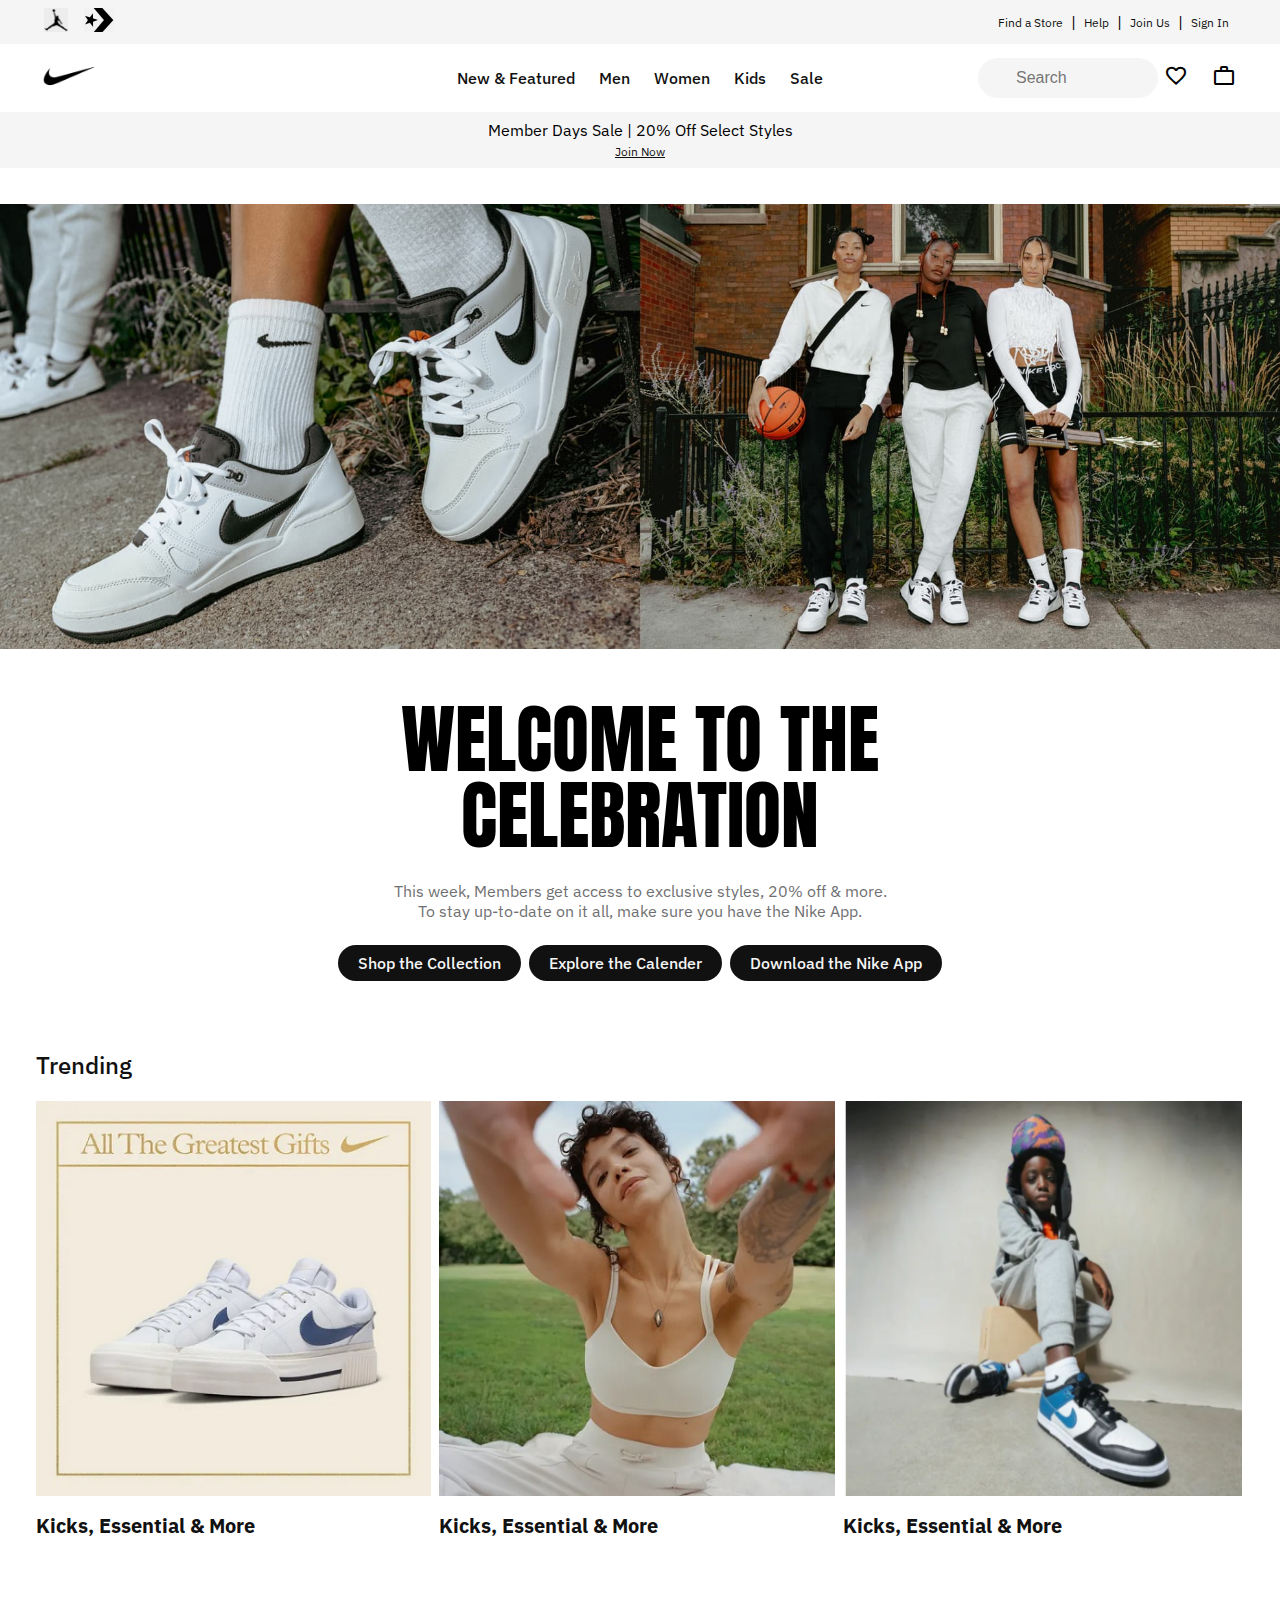
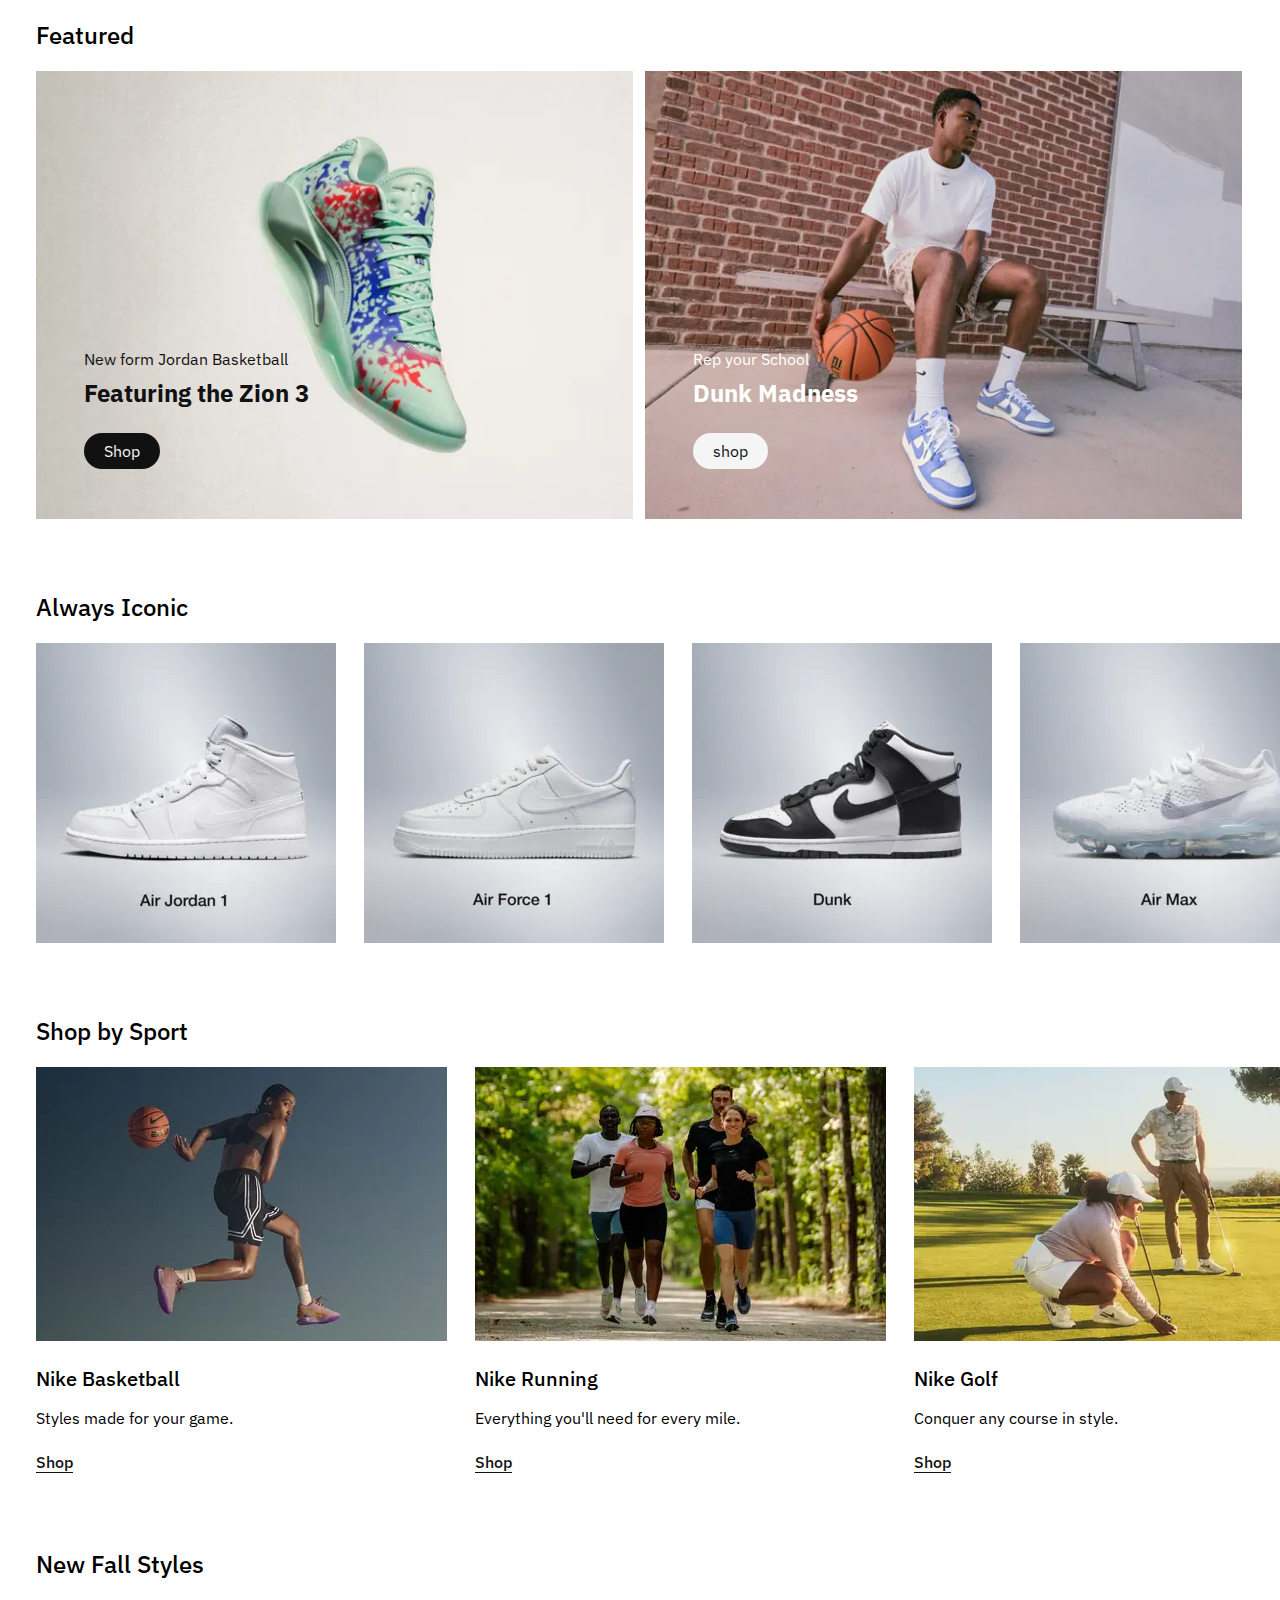
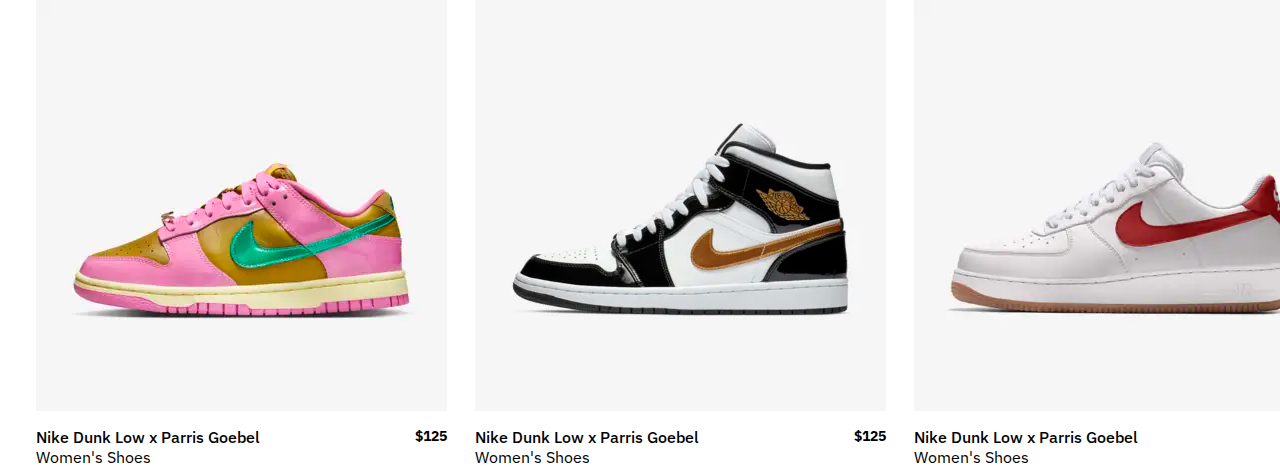
==== commit 738e8abc: "refined" ====
--- a/index.html
+++ b/index.html
@@ -480,9 +480,12 @@
 
     <!-- Trending  -->
     <section class="trending text-primary">
-      <div class="sect-header wrapper"><h3 class="font-h3">Trending</h3></div>
+      <div class="sect-header ct-item wrapper">
+        <h3 class="font-h3">Trending</h3>
+      </div>
+
       <div class="trending-container wrapper"> 
-        <ul class="gap flex">
+        <ul class="gap flex justify-center">
           <li>
             <figure class="relative">
               <div class="img-wrapper">
@@ -531,12 +534,12 @@
 
     <!-- Featured  -->
 
-    <section class="Featured ">
-      <div class="sect-header wrapper">
+    <section class="featured ">
+      <div class="sect-header ct-item-2 wrapper">
         <h3 class="font-h3">Featured</h3>
       </div>
-      <div class="Featured-container wrapper">
-        <ul class="f-gap flex">
+      <div class="featured-container wrapper">
+        <ul class="f-gap flex justify-center">
           <li>
             <figure class="relative">
               <div class="img-wrapper">
--- a/css/front-page.css
+++ b/css/front-page.css
@@ -23,6 +23,10 @@
 
 li{
   list-style: none;
+}
+
+h1,h2,h3,h4,h5,h6{
+  cursor: pointer;
 }
 
 :root{
@@ -49,6 +53,8 @@
 .display{ font-family: var(--display);}
 .flex{ display: flex;}
 .space-between{ justify-content: space-between;}
+.justify-center{ justify-content: center;}
+.inline-flex{ display: inline-flex;}
 .inline-block{ display: inline-block;}
 .align-center{align-items: center;}
 .relative{ position: relative;}
@@ -69,6 +75,7 @@
 .font-display-1{ font-size: var(--font-display-1);}
 .font-h3{ font-size: var(--font-h3);}
 .font-h4{ font-size: var(--font-h4);}
+
 .width-full{ width: 100%;}
 .width-half{ width: 50%;}
 .height-full{ height: 100%;}
@@ -115,7 +122,7 @@
   padding: 8px;
 }
 
-.header .header_links li {
+header .header_links li {
   padding-left: 8px;
 }
 
@@ -124,7 +131,7 @@
   height: auto;
 }
 
-.header .header_links li > a{
+header .header_links li > a{
   font-weight: 500;
 }
 
@@ -310,12 +317,14 @@
 
 .hero-text{
   margin: 0 auto;
-
 }
 
 .hero-text h1{
+  display: flex;
+  justify-content: center;
   font-family: var(--display);
   line-height: 1;
+  font-weight: 500;
 }
 
 .hero-text p{
@@ -327,6 +336,7 @@
   justify-content: center;
   font-weight: 500;
   z-index: 3;
+  flex-wrap: wrap;
 }
 
 
@@ -344,6 +354,11 @@
   font-weight: 500;
 }
 
+.ct-item{
+  max-width: 1378px;
+  margin: 0 auto;
+}
+
 .sect-header, .trending-text {
   padding-top: 12px;
   padding-bottom: 12px;
@@ -355,16 +370,16 @@
 /* Featured */
 .over-l{
   text-align: left;
-  top: 72%;
-  transform: translate(-50%, -50%);
-}
-
-.figc1{
-  left: 24%;
-}
-
-.figc2{
-  left: 18%;
+  bottom: 12%;
+}
+
+.ct-item-2{
+  max-width: 1332px;
+  margin: 0 auto;
+}
+
+.figc1, .figc2{
+  left: 8%;
 }
 
 .f-p{
@@ -444,4 +459,33 @@
 /* ?New Fall Style end */
 
 
-
+@media only screen and (max-width:960px) {
+  .header{
+    display: none;
+  }
+
+  .nav-links{
+    display: none;
+  }
+
+  .figc1, .figc2{
+    transform: scale(0.8);
+    left: 2%;
+  }
+  
+  
+
+}
+
+
+@media only screen and (max-width:660px) {
+  .hero-text h1{
+    transform: scale(0.9);
+  }
+
+  .trending-container ul, .featured-container ul{
+    flex-direction: column;
+  }
+
+
+}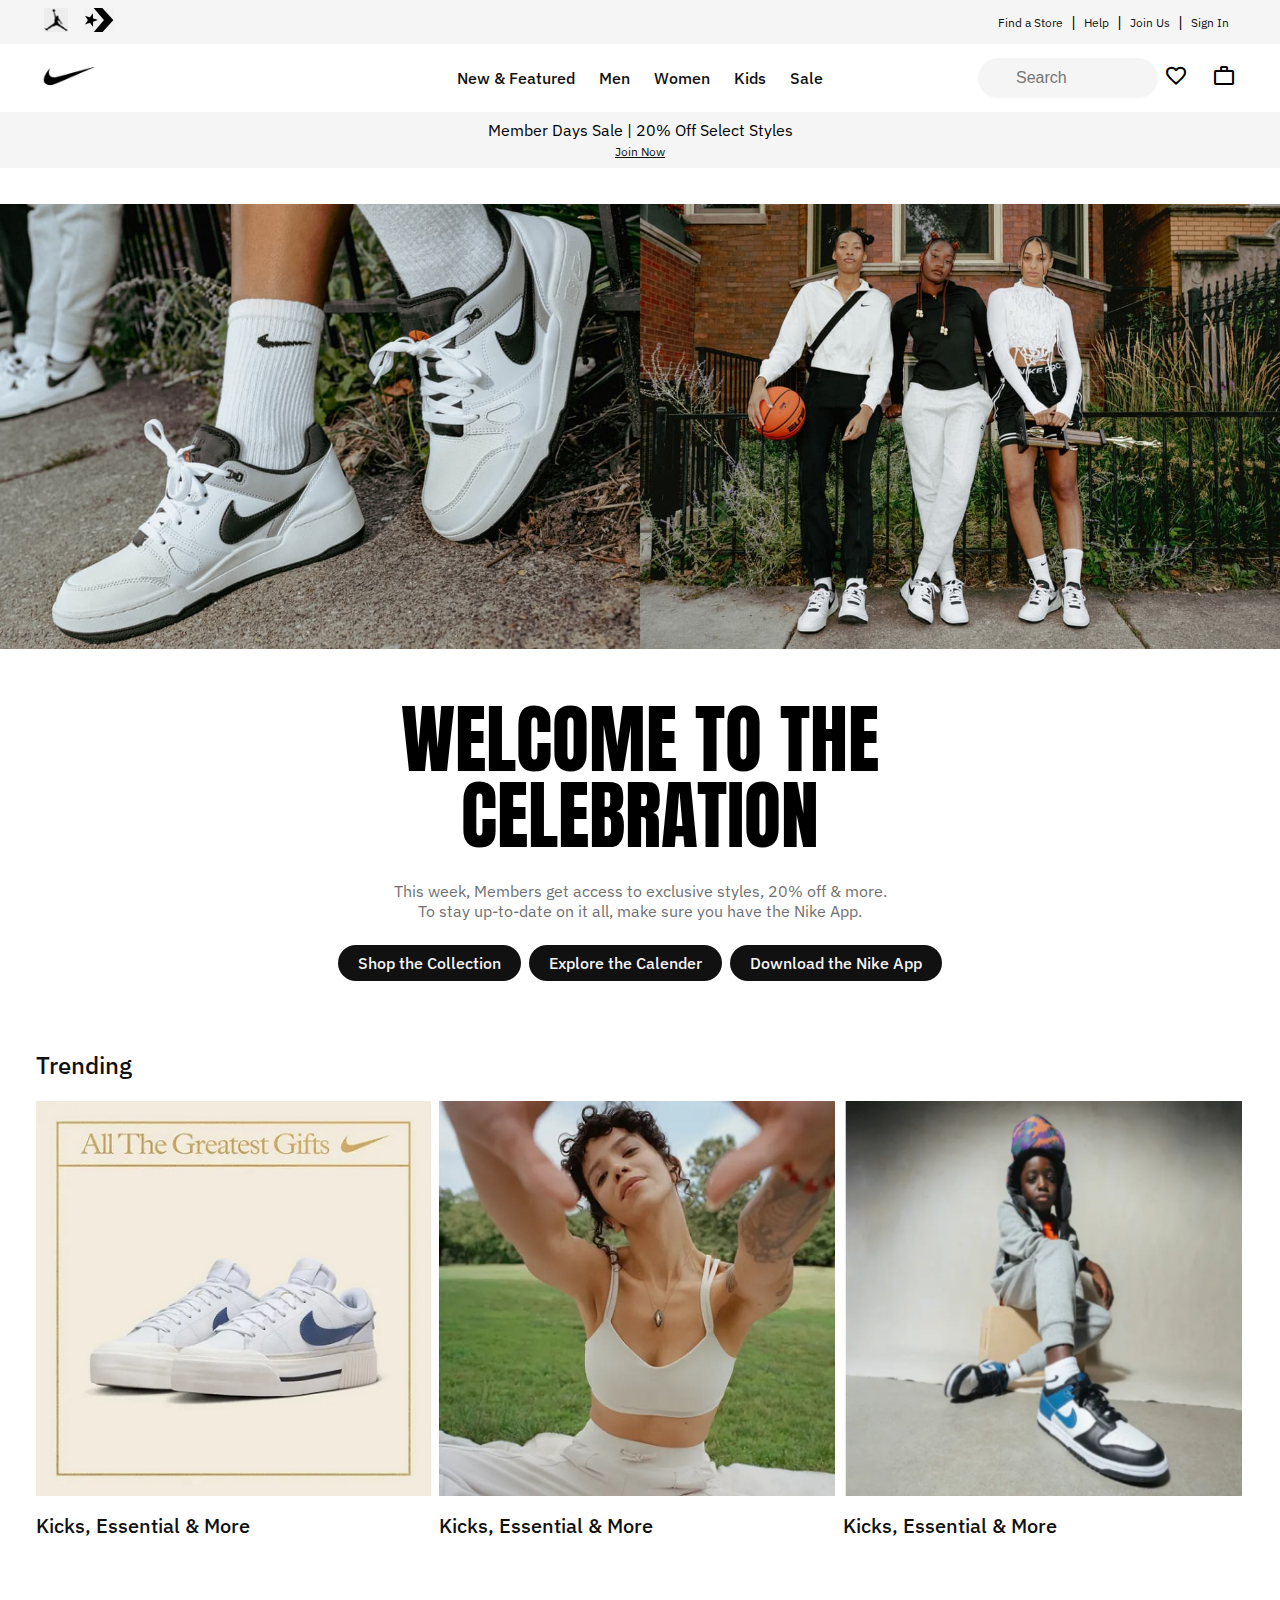
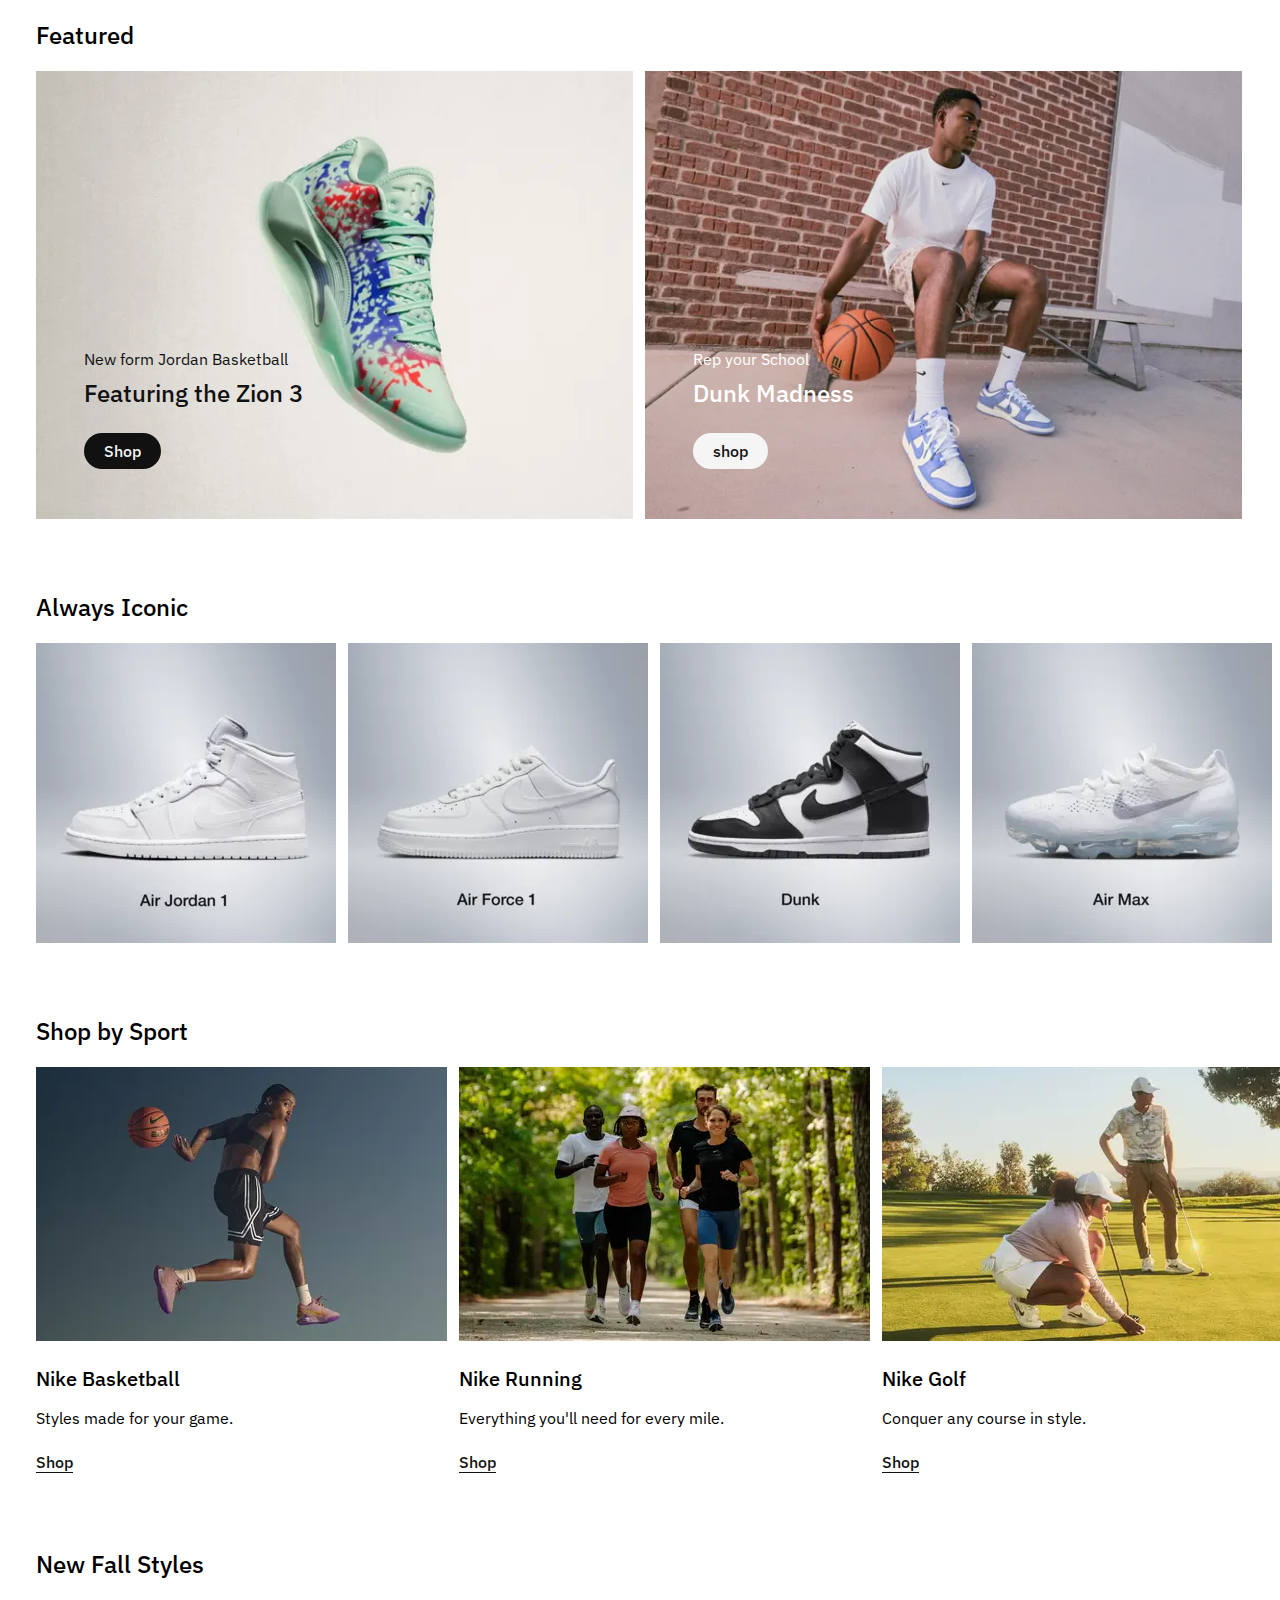
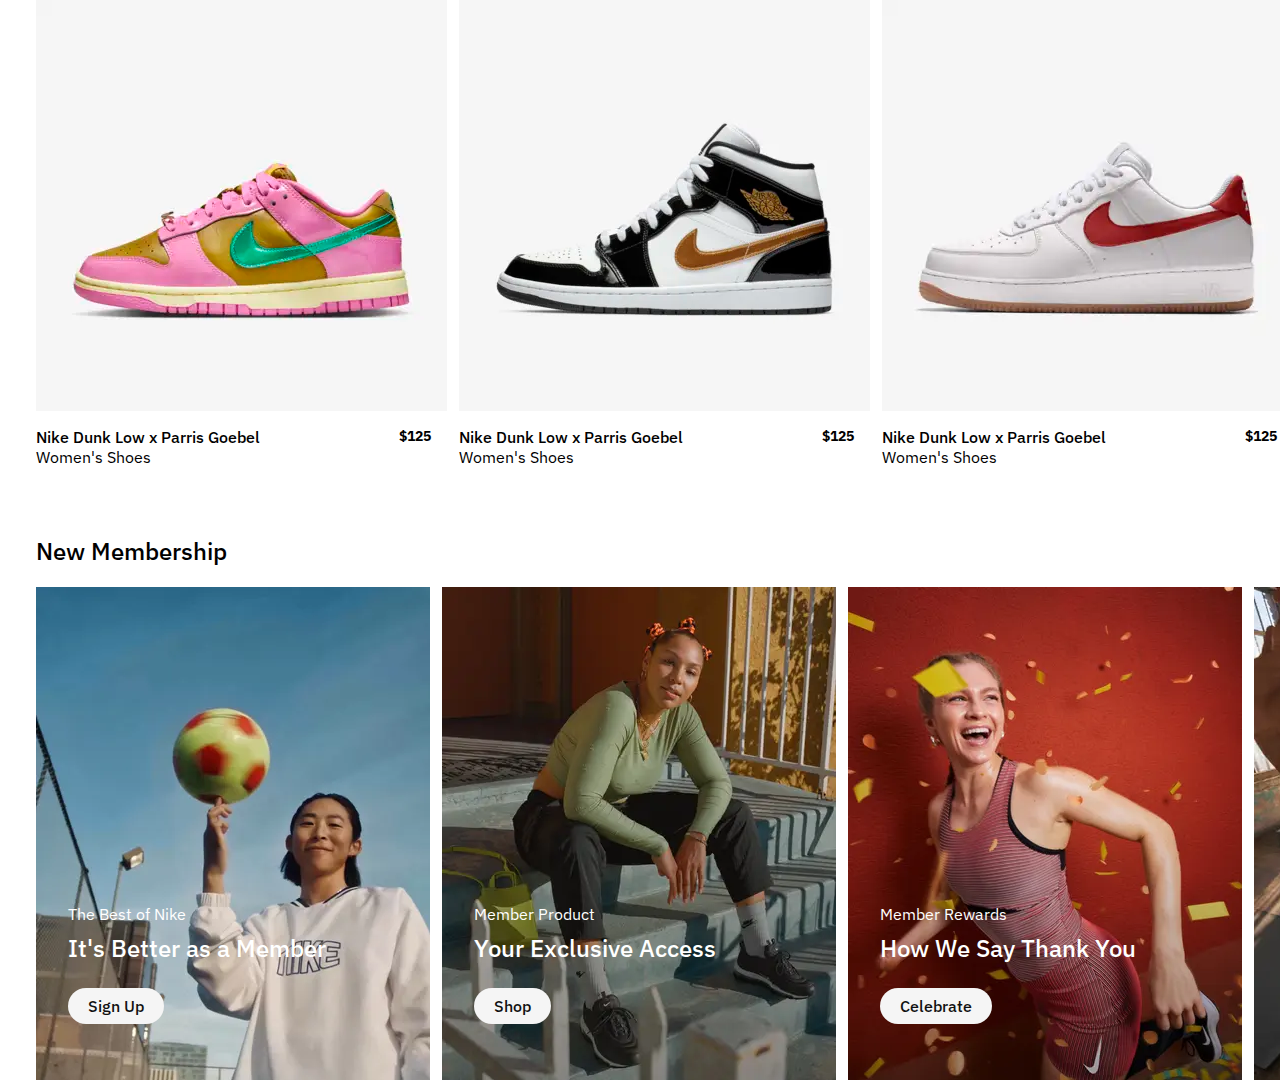
==== commit b7a6a93a: "new commit" ====
--- a/index.html
+++ b/index.html
@@ -455,10 +455,10 @@
           <img src="images/hero-image2.jpg" alt="">
         </div>
         <figcaption>
-          <div class="text-center hero-text width-half">
+          <div class="text-center hero-subject width-half">
             <h1 class="font-display-1">WELCOME TO THE CELEBRATION</h1>
 
-            <p class="font-body text-secondary">
+            <p class="font-body hero-text text-secondary">
               This week, Members get access to exclusive styles, 20% off & more.
               <br>
               To stay up-to-date on it all, make sure you have the Nike App.
@@ -946,5 +946,132 @@
     </section>
 
 
+    
+  
+   <!--New Membership-->
+  
+    <section class="membership ">
+      <div class="sect-header ct-item-2 wrapper">
+        <h3 class="font-h3">New Membership</h3>
+      </div>
+      <div class="membership-container wrapper">
+        <ul class="f-gap flex">
+          <li>
+            <figure class="relative">
+              <div class="slider-image-wrapper">
+                <img src="images/membership-image1.jpeg" alt="">
+              </div>
+              <figcaption class="absolute over-l figc1" style="z-index: 3;">
+                <div>
+                  <p class="text-white f-p">The Best of Nike</p>
+                  <h3 class="text-white font-h3 f-h3">It's Better as a Member</h3>
+    
+                  <div class="flex relative">
+                    <a class="btn btn-white inline-block" href="#">Sign Up</a>
+                  </div>
+                </div>
+              </figcaption>
+              <a href="#" class=" fig-li-cover absolute width-full height-full"></a>
+            </figure>
+    
+          </li>
+    
+          <li>
+            <figure class="relative">
+              <div class="slider-image-wrapper">
+                <img src="images/membership-image2.jpeg" alt="">
+              </div>
+              <figcaption class="absolute over-l figc2" style="z-index: 3;">
+                <div>
+                  <p class="text-white f-p">Member Product</p>
+                  <h3 class="text-white font-h3 f-h3">Your Exclusive Access</h3>
+    
+                  <div class="flex">
+                    <a class="btn btn-white inline-block" href="#">Shop</a>
+                  </div>
+                </div>
+              </figcaption>
+              <a href="#" class=" fig-li-cover absolute width-full height-full"></a>
+            </figure>
+          </li>
+
+          <li>
+            <figure class="relative">
+              <div class="slider-image-wrapper">
+                <img src="images/membership-image3.jpeg" alt="">
+              </div>
+              <figcaption class="absolute over-l figc2" style="z-index: 3;">
+                <div>
+                  <p class="text-white f-p">Member Rewards</p>
+                  <h3 class="text-white font-h3 f-h3">How We Say Thank You</h3>
+          
+                  <div class="flex">
+                    <a class="btn btn-white inline-block" href="#">Celebrate</a>
+                  </div>
+                </div>
+              </figcaption>
+              <a href="#" class=" fig-li-cover absolute width-full height-full"></a>
+            </figure>
+          </li>
+
+          <li>
+            <figure class="relative">
+              <div class="slider-image-wrapper">
+                <img src="images/membership-image4.jpeg" alt="">
+              </div>
+              <figcaption class="absolute over-l figc2" style="z-index: 3;">
+                <div>
+                  <p class="text-white f-p">Sports & Wellness Apps</p>
+                  <h3 class="text-white font-h3 f-h3">Movement Where You're At</h3>
+          
+                  <div class="flex">
+                    <a class="btn btn-white inline-block" href="#">Move</a>
+                  </div>
+                </div>
+              </figcaption>
+              <a href="#" class=" fig-li-cover absolute width-full height-full"></a>
+            </figure>
+          </li>
+
+          <li>
+            <figure class="relative">
+              <div class="slider-image-wrapper">
+                <img src="images/membership-image5.jpeg" alt="">
+              </div>
+              <figcaption class="absolute over-l figc2" style="z-index: 3;">
+                <div>
+                  <p class="text-white f-p">Nike By You</p>
+                  <h3 class="text-white font-h3 f-h3">Your Customization Service</h3>
+          
+                  <div class="flex">
+                    <a class="btn btn-white inline-block" href="#">Customize</a>
+                  </div>
+                </div>
+              </figcaption>
+              <a href="#" class=" fig-li-cover absolute width-full height-full"></a>
+            </figure>
+          </li>
+
+          <li>
+            <figure class="relative">
+              <div class="slider-image-wrapper">
+                <img src="images/membership-image6.jpeg" alt="">
+              </div>
+              <figcaption class="absolute over-l figc2" style="z-index: 3;">
+                <div>
+                  <p class="text-white f-p">SNKRS</p>
+                  <h3 class="text-white font-h3 f-h3">Your Ultimate Sneaker Community</h3>
+          
+                  <div class="flex">
+                    <a class="btn btn-white inline-block" href="#">Explore</a>
+                  </div>
+                </div>
+              </figcaption>
+              <a href="#" class=" fig-li-cover absolute width-full height-full"></a>
+            </figure>
+          </li>
+        </ul>
+      </div>
+    </section>
   </body>
 </html>
--- a/css/front-page.css
+++ b/css/front-page.css
@@ -27,6 +27,7 @@
 
 h1,h2,h3,h4,h5,h6{
   cursor: pointer;
+  font-weight: 500;
 }
 
 :root{
@@ -95,6 +96,7 @@
 .btn{
   padding: 8px 20px;
   border-radius: 20px;
+  font-weight: 500;
 }
 
 .btn-black{
@@ -315,11 +317,11 @@
   margin-top: 48px;
 }
 
-.hero-text{
+.hero-subject{
   margin: 0 auto;
 }
 
-.hero-text h1{
+.hero-subject h1{
   display: flex;
   justify-content: center;
   font-family: var(--display);
@@ -327,7 +329,7 @@
   font-weight: 500;
 }
 
-.hero-text p{
+.hero-subject p{
   margin-top: 28px;
 }
 
@@ -403,7 +405,6 @@
 }
 
 .slider-image-wrapper{
-  margin-right: 16px;
   flex-shrink: 0;
 }
 
@@ -459,6 +460,19 @@
 /* ?New Fall Style end */
 
 
+/* new membership */
+.membership-container{
+  overflow-x: scroll;
+  transition: all .1ms linear;
+}
+
+/* ?new membership */
+
+
+
+
+
+
 @media only screen and (max-width:960px) {
   .header{
     display: none;
@@ -480,12 +494,18 @@
 
 @media only screen and (max-width:660px) {
   .hero-text h1{
-    transform: scale(0.9);
+    transform: scale(0.6);
   }
 
   .trending-container ul, .featured-container ul{
     flex-direction: column;
   }
 
-
+  .hero-text, .hero-subject{
+    width: 100%;
+  }
+
+  .trending-text h2{
+    transform: scale(0.9);
+  }
 }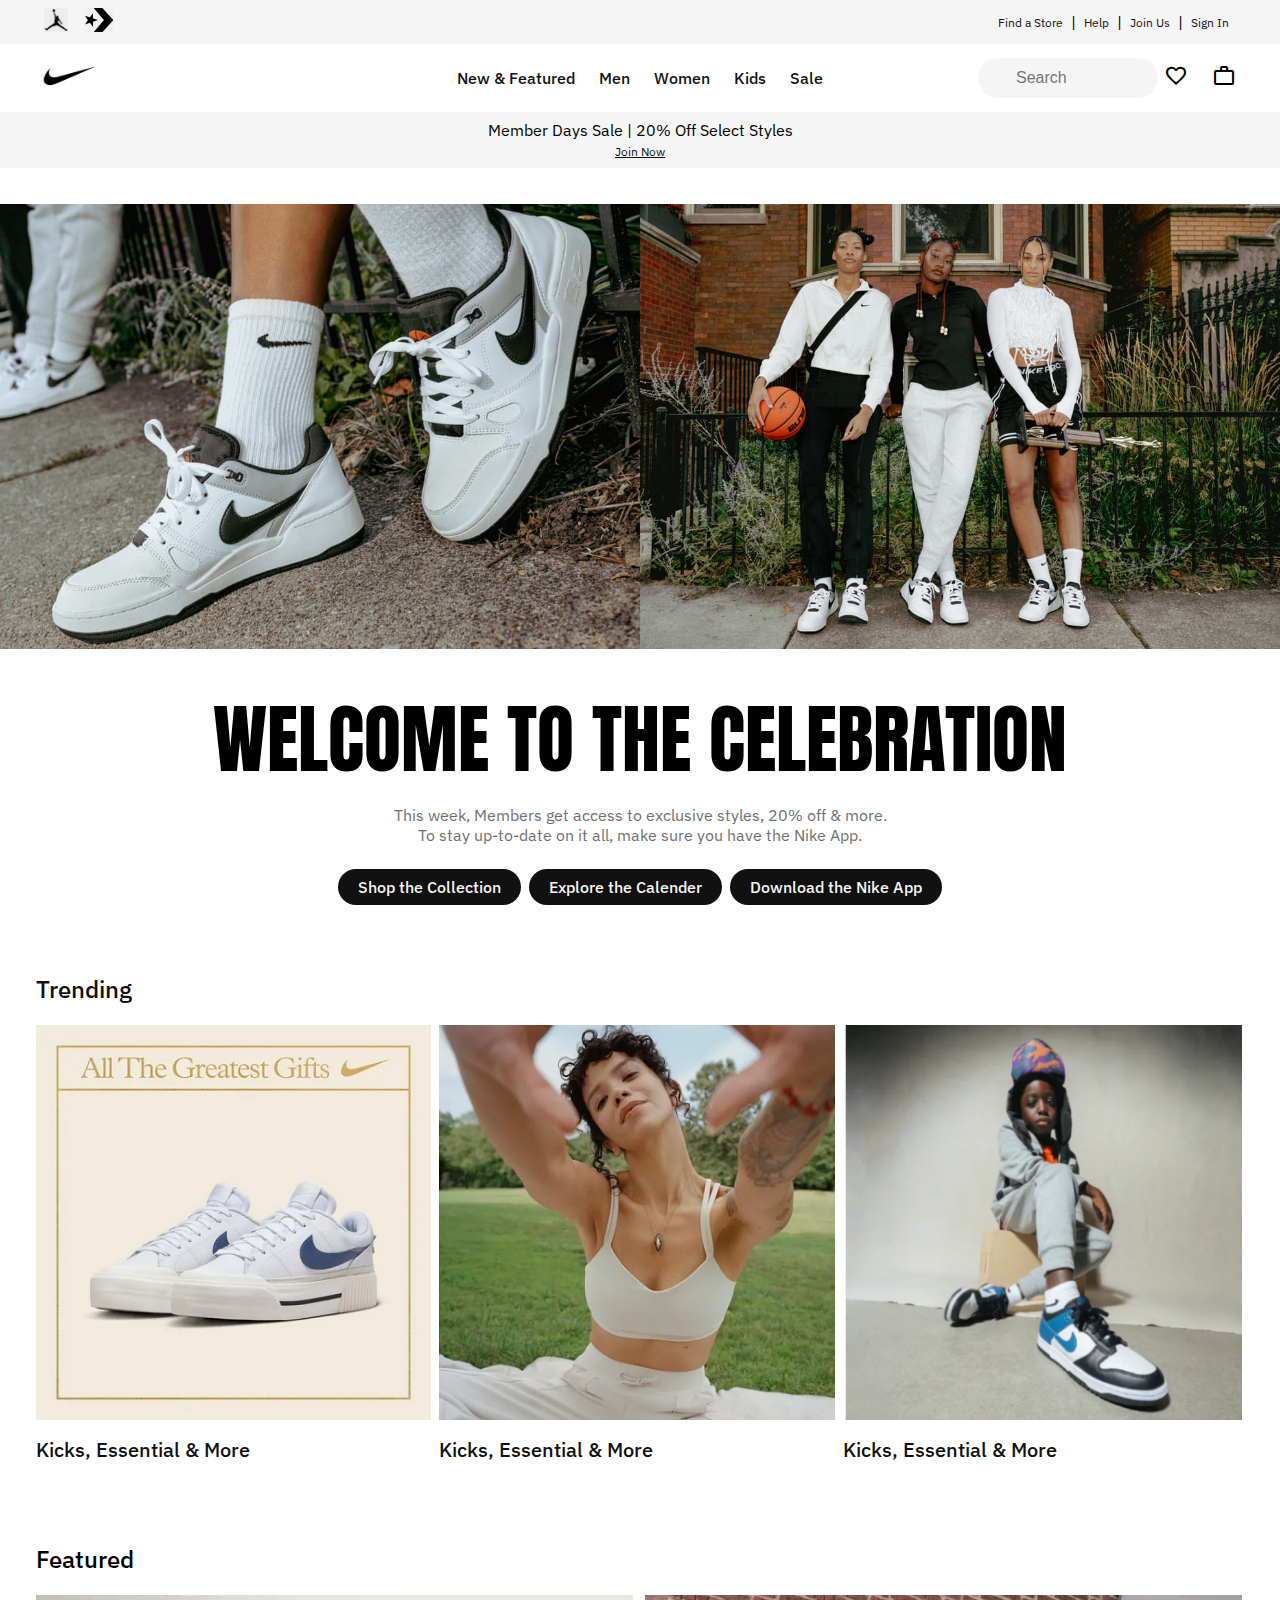
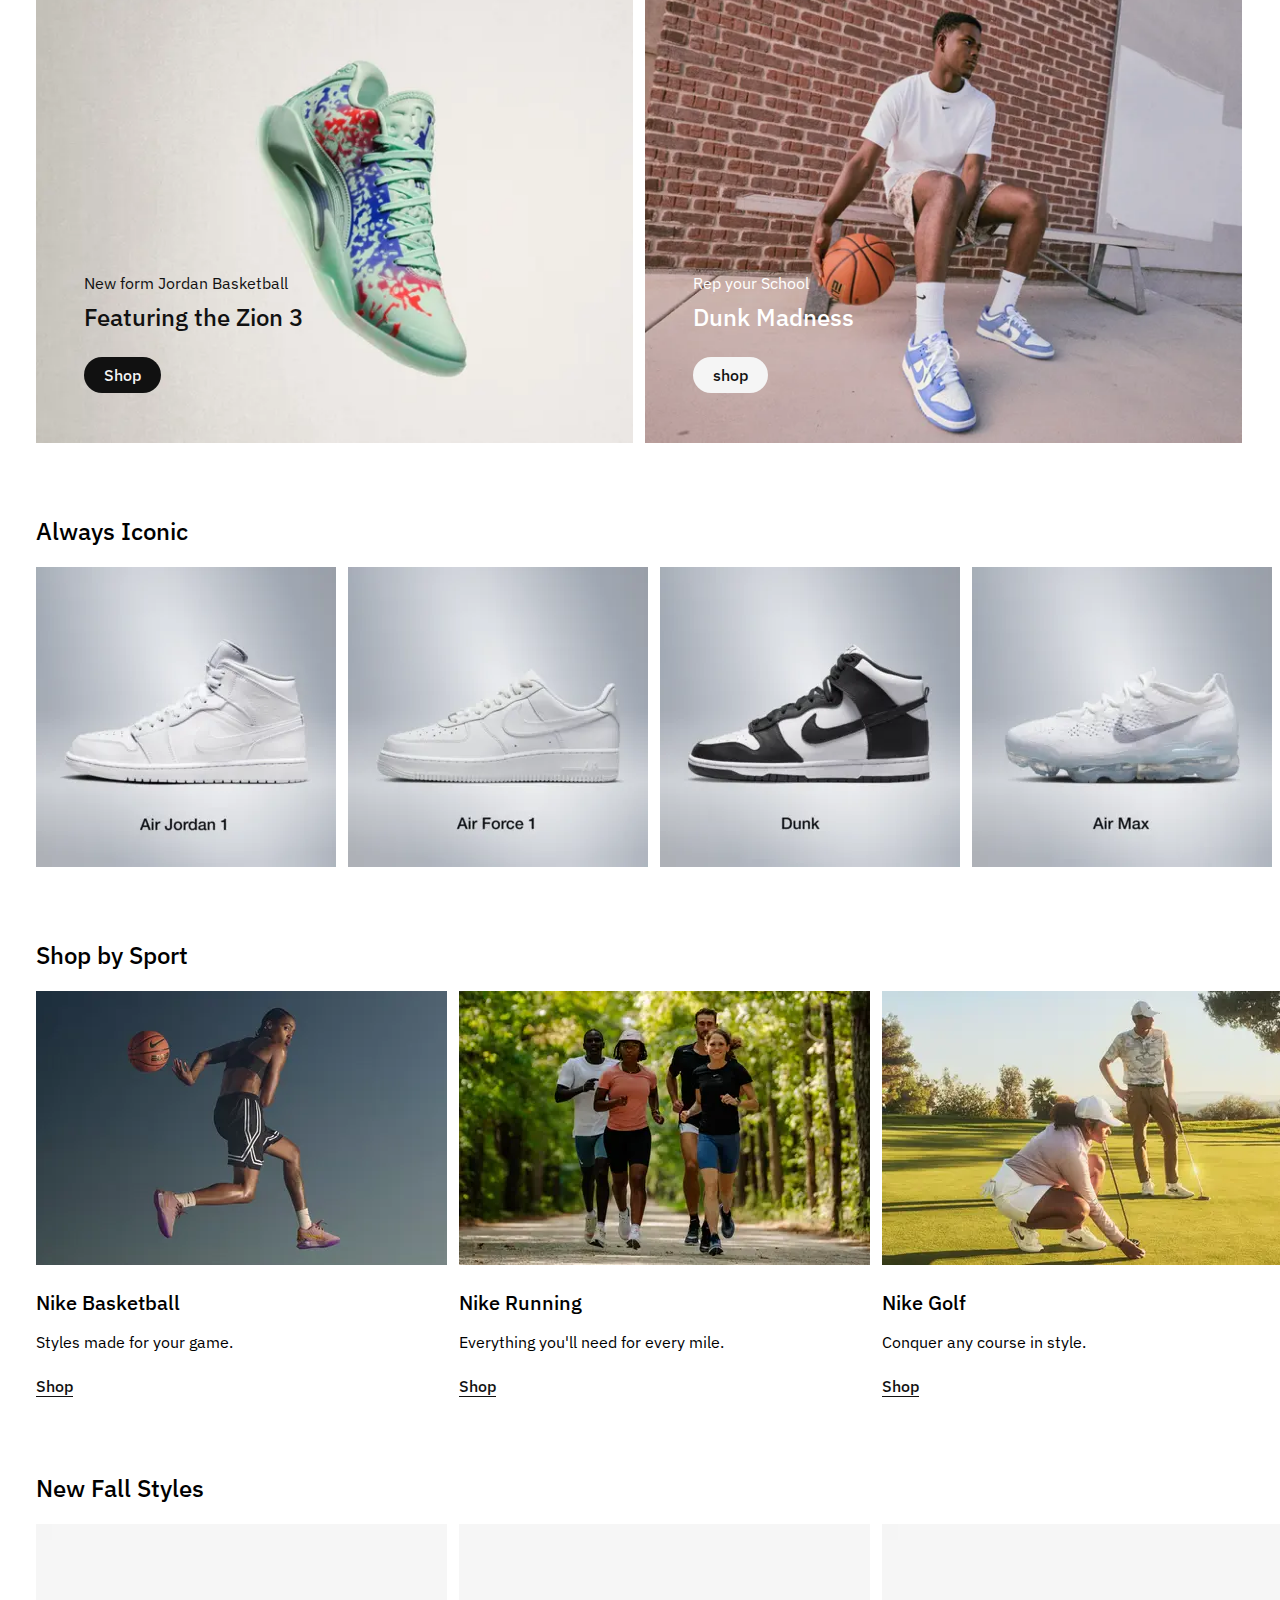
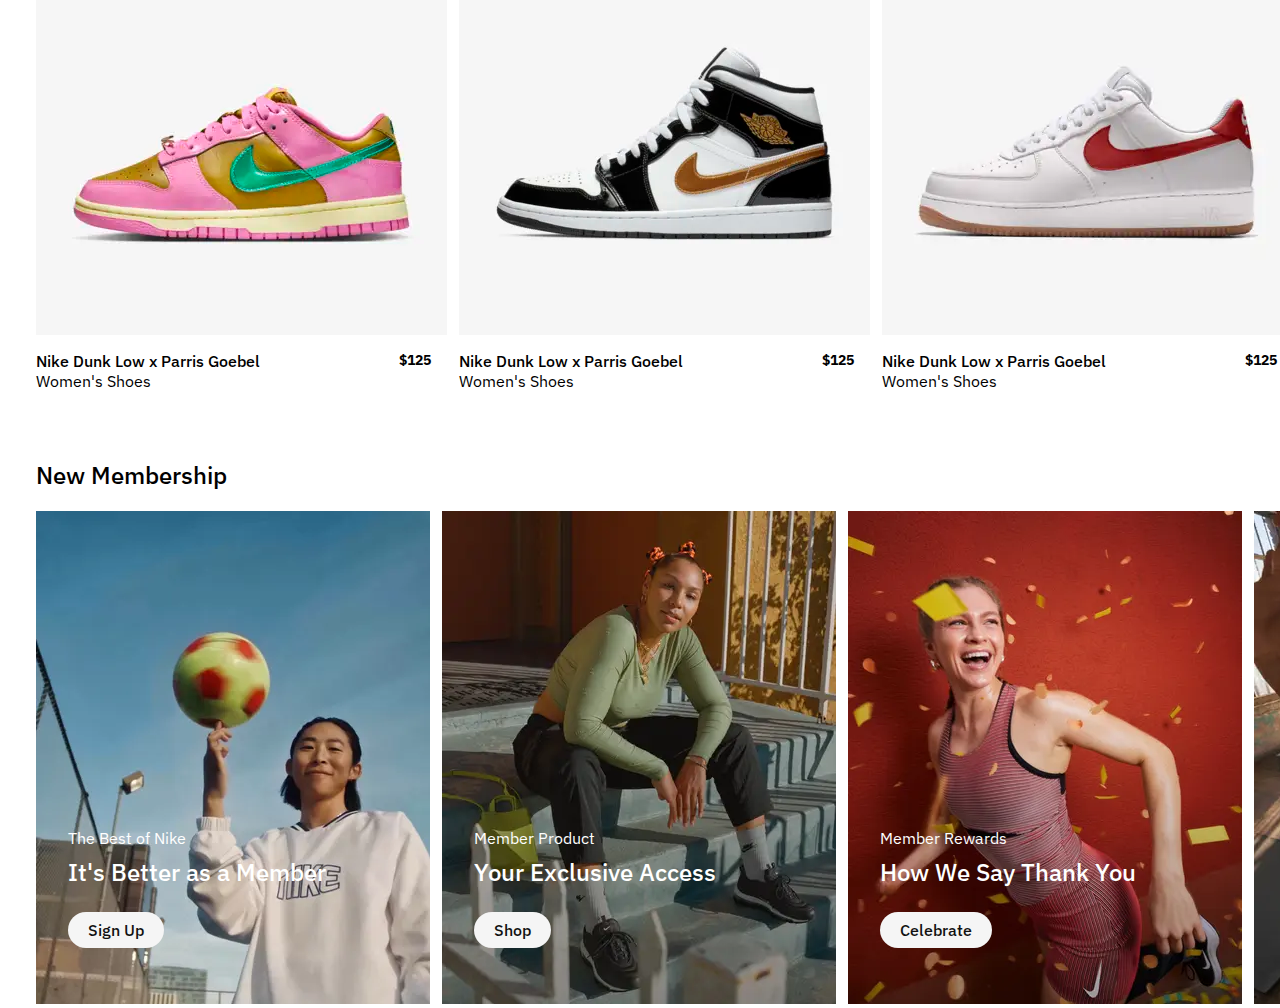
==== commit 07a841ba: "new commit" ====
--- a/index.html
+++ b/index.html
@@ -455,10 +455,10 @@
           <img src="images/hero-image2.jpg" alt="">
         </div>
         <figcaption>
-          <div class="text-center hero-subject width-half">
+          <div class="text-center hero-subject width-full">
             <h1 class="font-display-1">WELCOME TO THE CELEBRATION</h1>
 
-            <p class="font-body hero-text text-secondary">
+            <p class="font-body text-secondary">
               This week, Members get access to exclusive styles, 20% off & more.
               <br>
               To stay up-to-date on it all, make sure you have the Nike App.
--- a/css/front-page.css
+++ b/css/front-page.css
@@ -501,7 +501,7 @@
     flex-direction: column;
   }
 
-  .hero-text, .hero-subject{
+  .hero-subject{
     width: 100%;
   }
 
